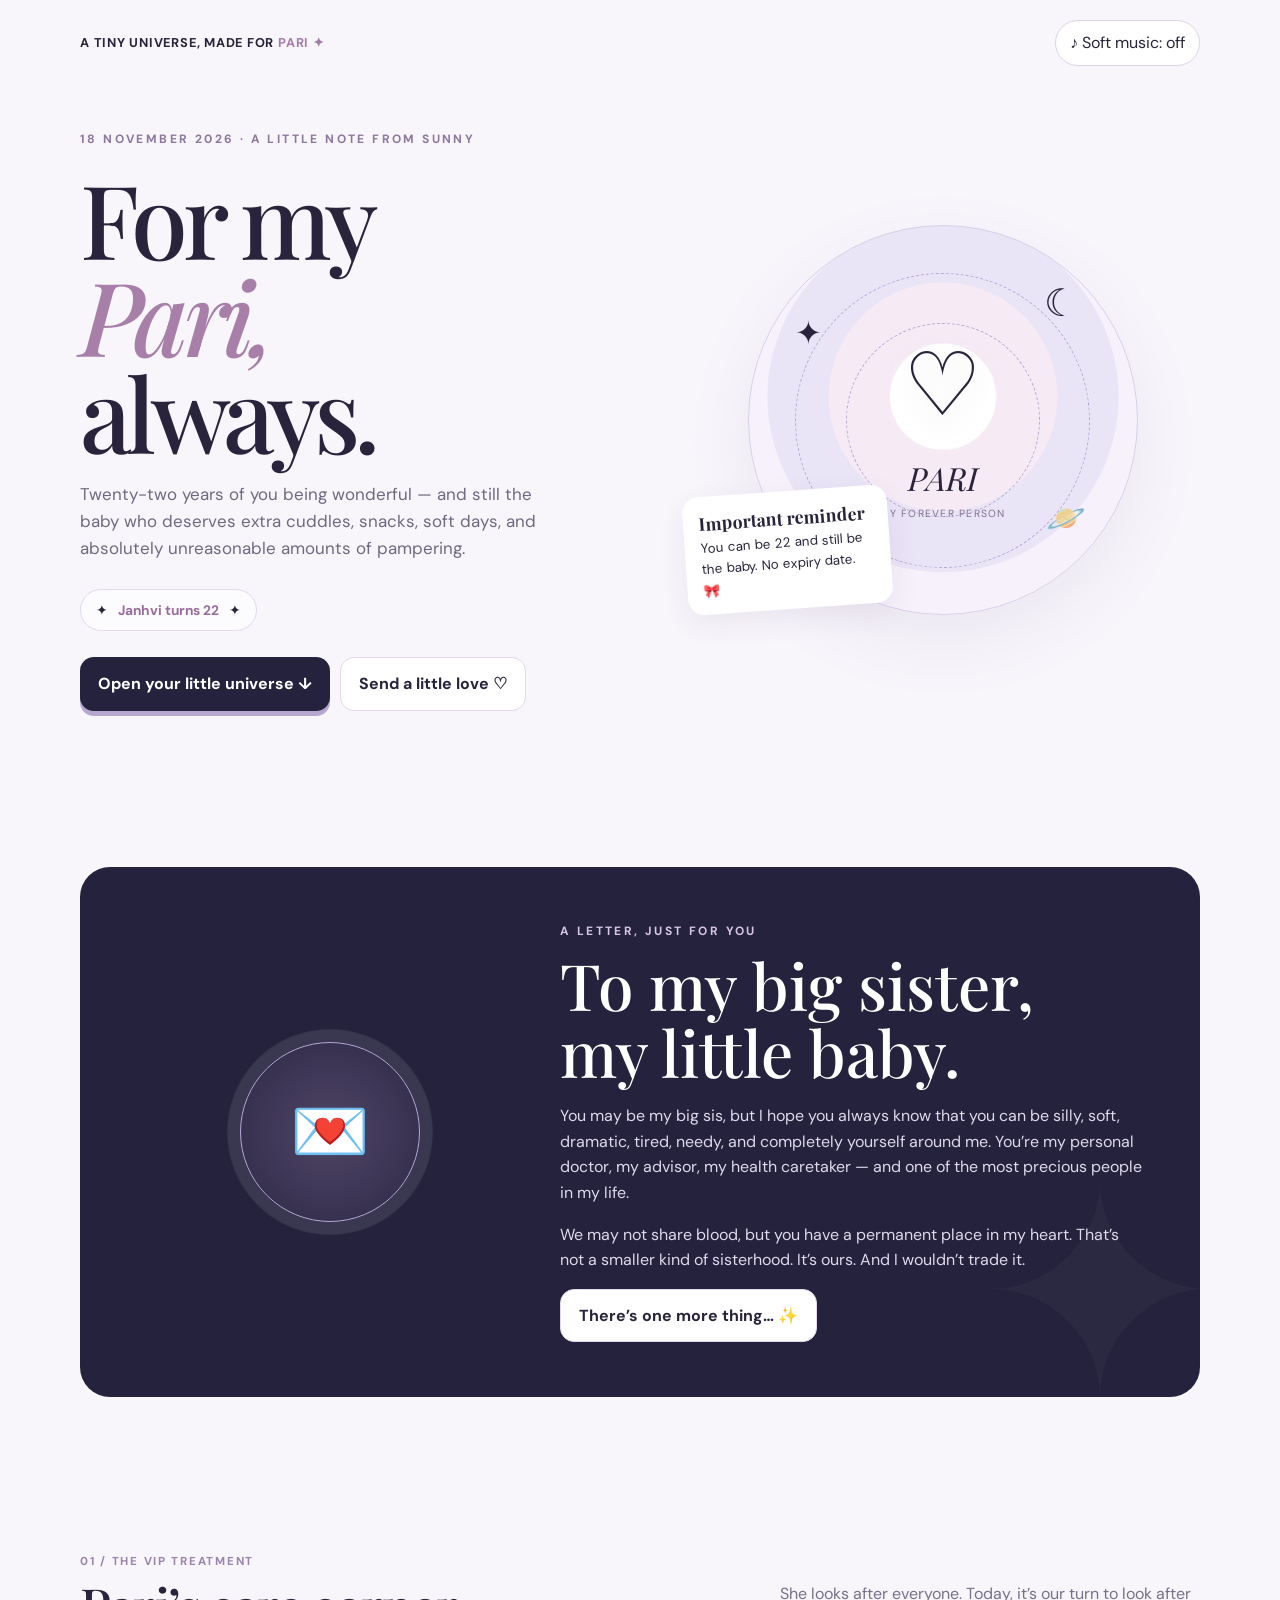
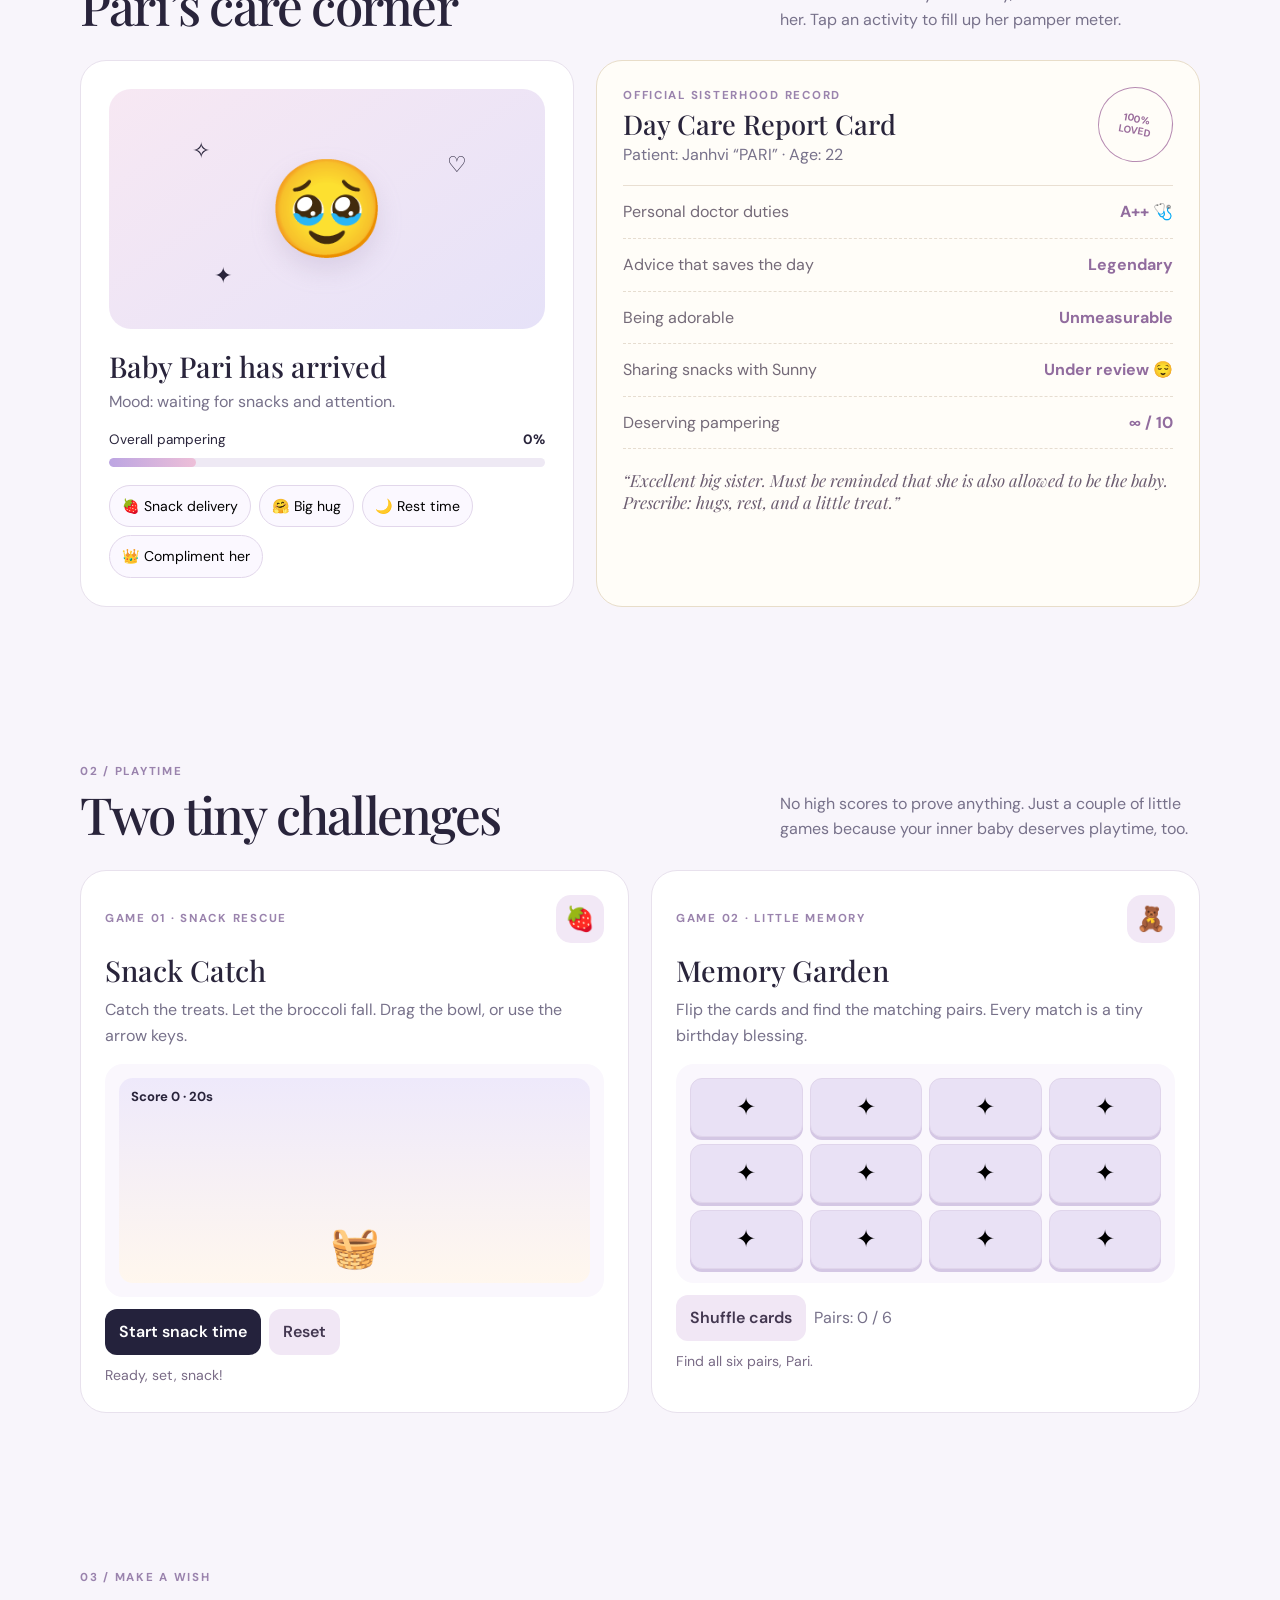
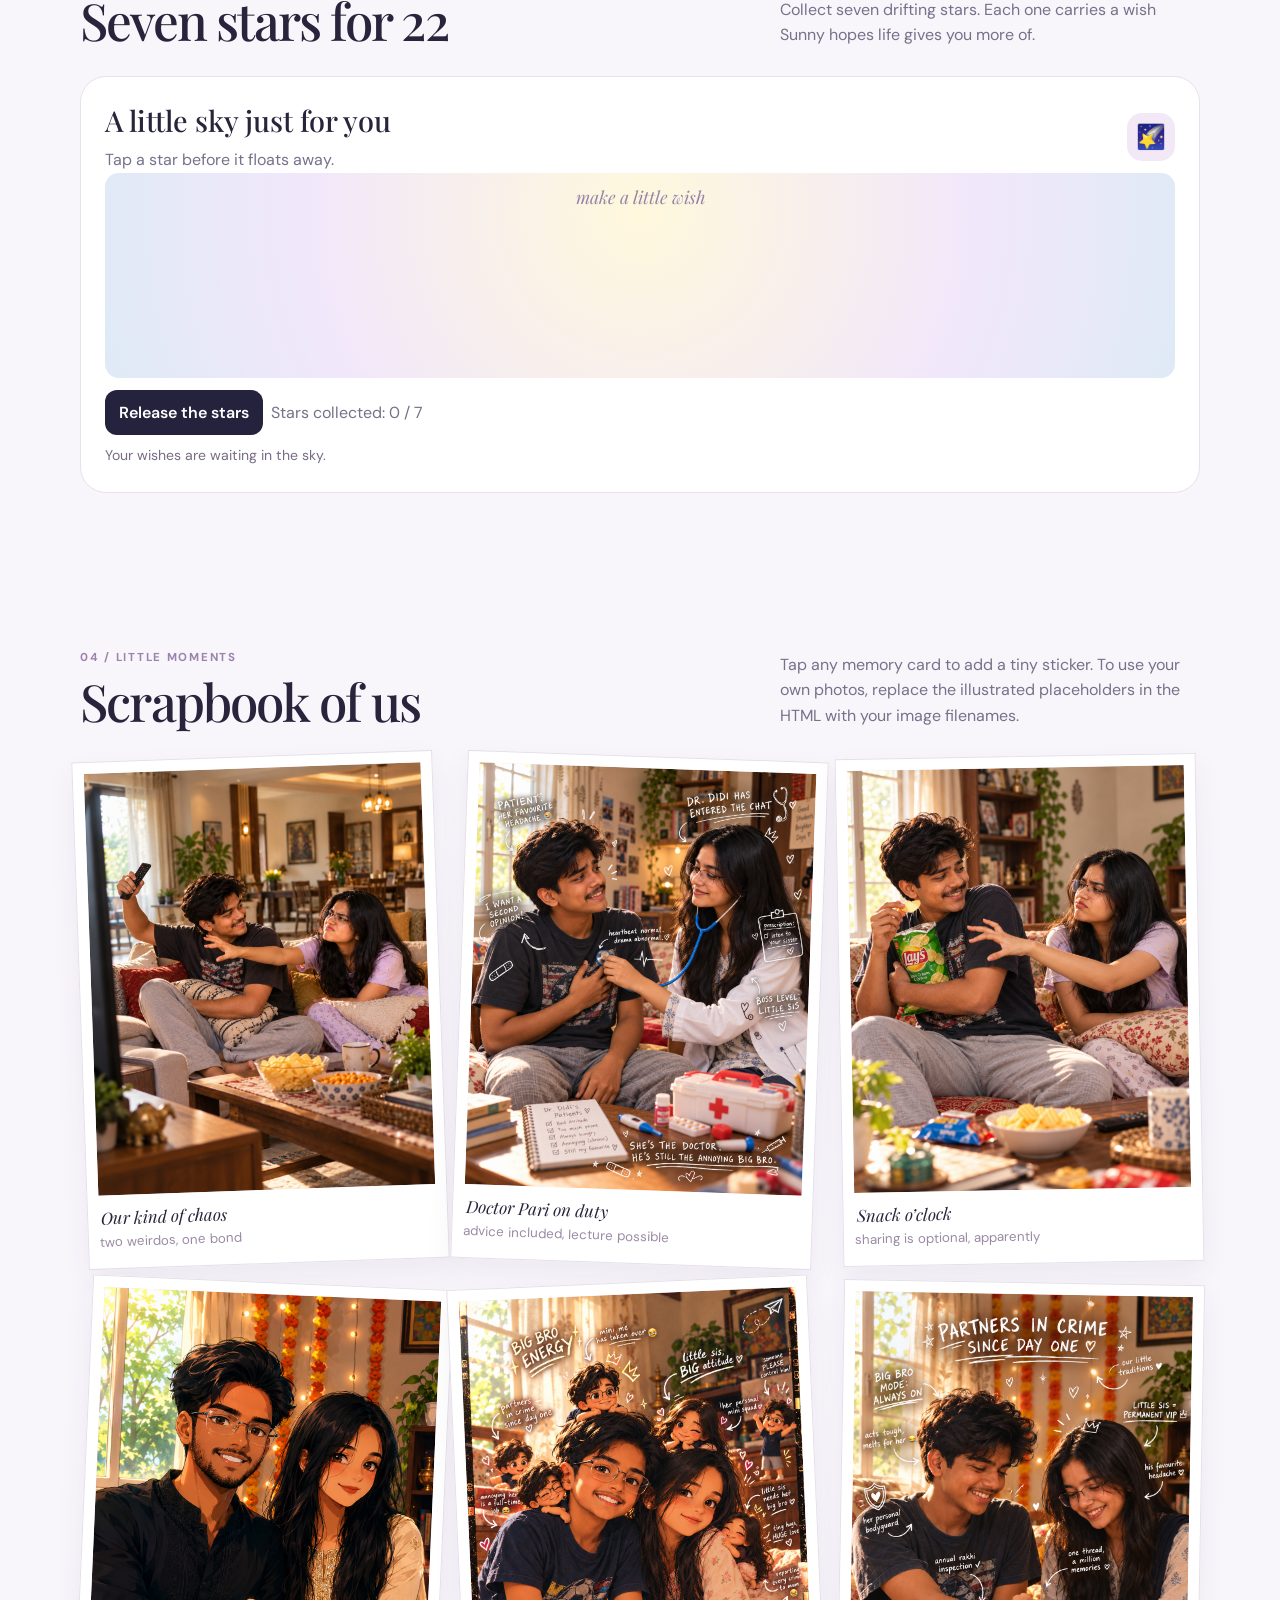
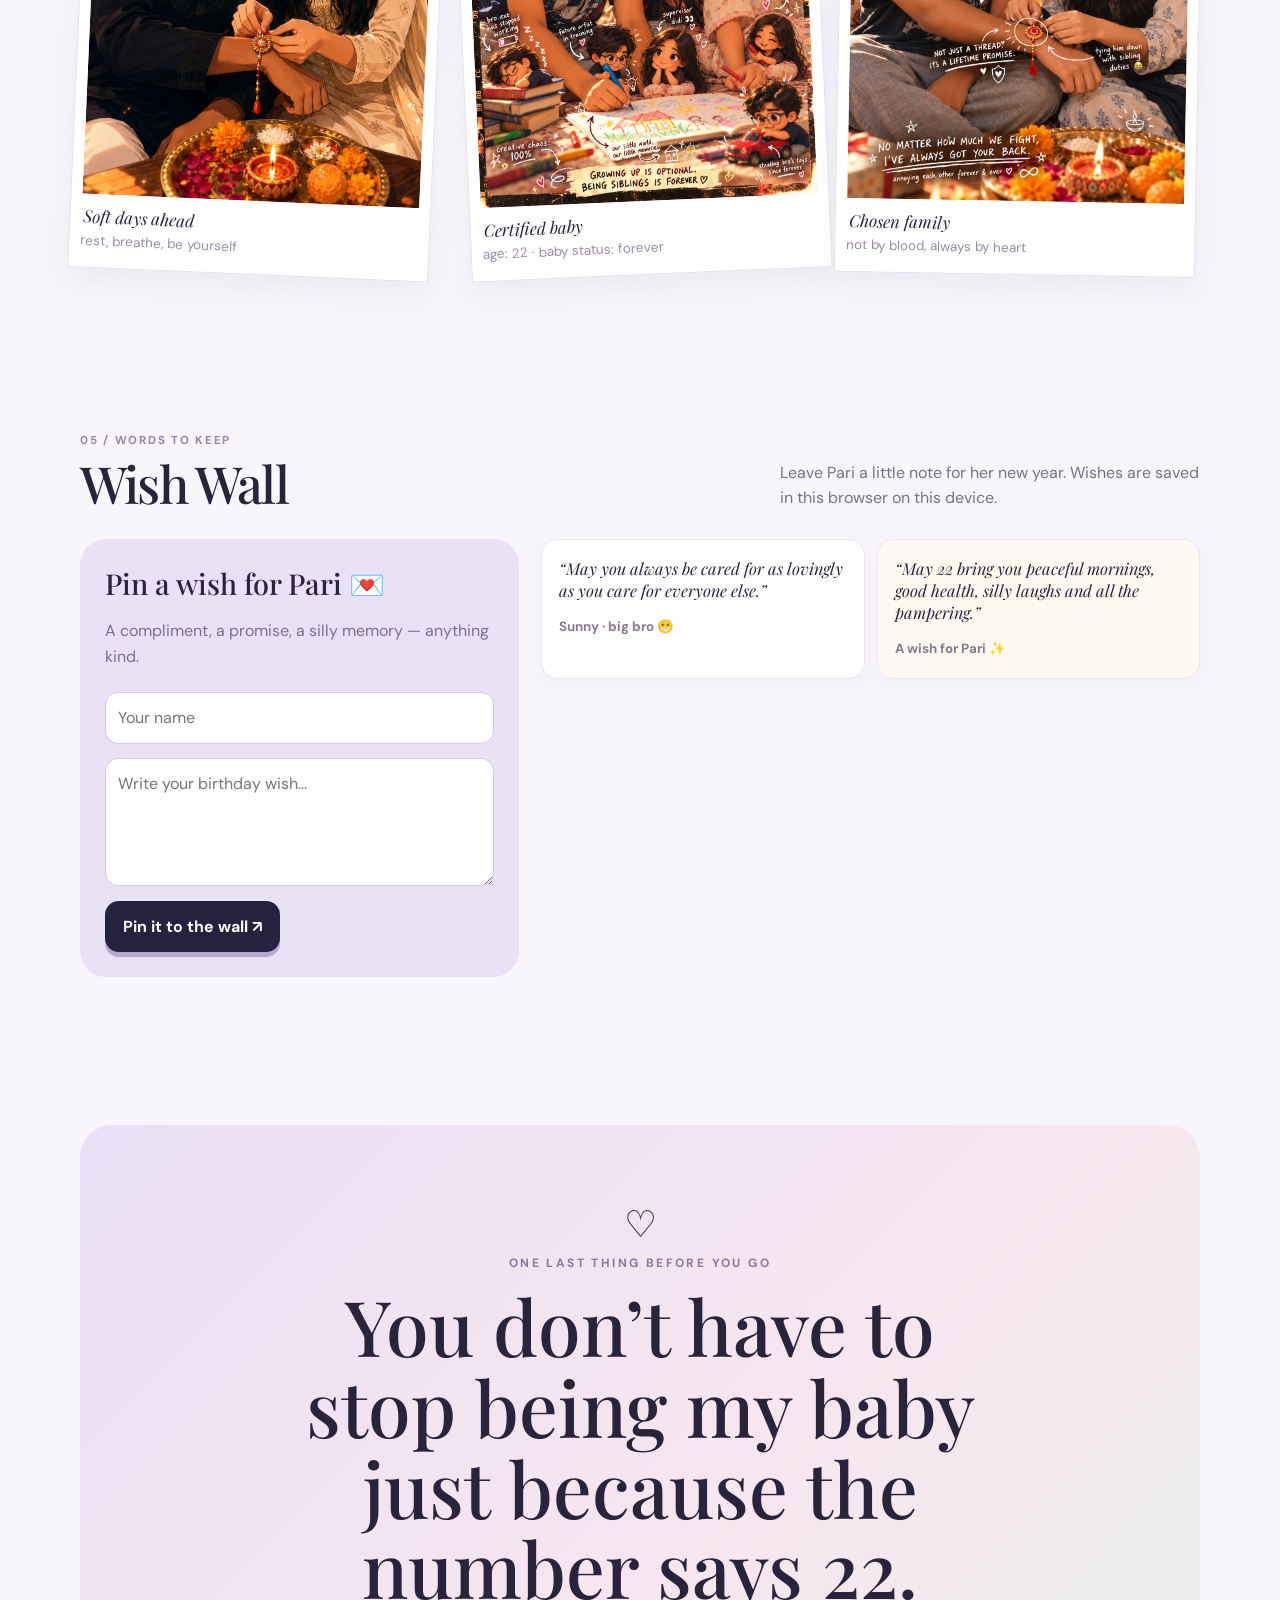
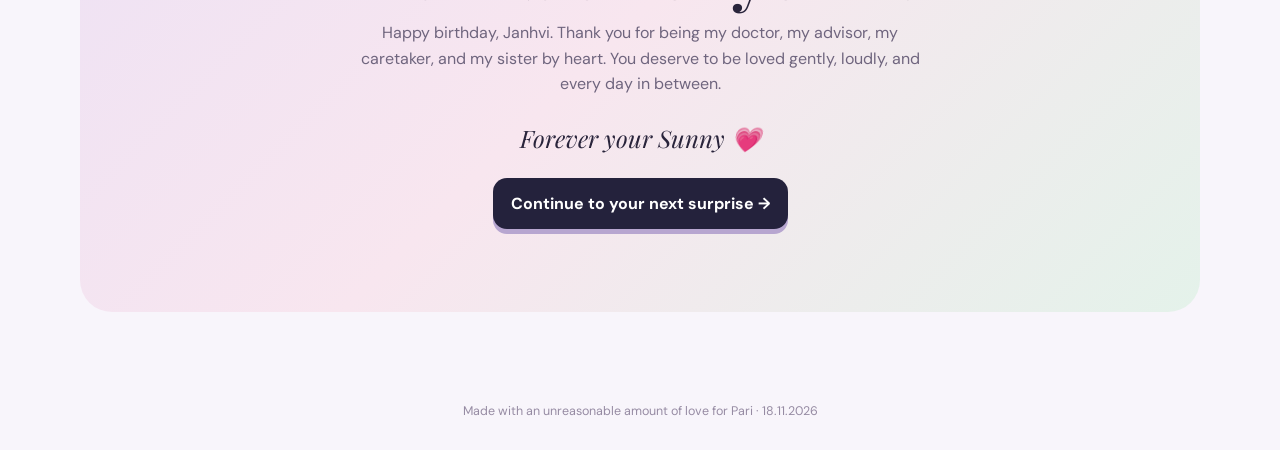
==== site-root/index.html @ 87b53044 "Add files via upload" ====
<!DOCTYPE html>
<html lang="en">
<head>
<meta charset="UTF-8">
<meta name="viewport" content="width=device-width, initial-scale=1">
<title>For Pari, Always ✦</title>
<style>
@import url('https://fonts.googleapis.com/css2?family=DM+Sans:wght@400;500;600;700&family=Playfair+Display:ital,wght@0,500;0,600;1,500;1,600&display=swap');
:root{--ink:#29243b;--muted:#77718a;--paper:#fffdf8;--lav:#dcd3f4;--pink:#f5dce8;--mint:#d9eee4;--gold:#e9c985;--night:#24223c;--line:#e8e1ed;--plum:#78649b}
*{box-sizing:border-box}html{scroll-behavior:smooth}body{margin:0;background:#f8f5fb;color:var(--ink);font:16px/1.6 'DM Sans',sans-serif;overflow-x:hidden}
button,input,textarea{font:inherit}button{cursor:pointer}button:focus-visible,a:focus-visible,input:focus-visible,textarea:focus-visible{outline:3px solid #9c85ca;outline-offset:3px}
a{color:inherit}.wrap{width:min(1120px,calc(100% - 36px));margin:auto}
.topbar{display:flex;align-items:center;justify-content:space-between;padding:20px 0;gap:12px}.brand{font-weight:700;letter-spacing:.06em;font-size:.8rem;text-transform:uppercase}.brand span{color:#a47caa}.sound{border:1px solid #ded4e8;border-radius:999px;background:#fff;padding:9px 14px;color:var(--ink)}
.hero{position:relative;min-height:670px;display:grid;grid-template-columns:1.05fr .95fr;align-items:center;gap:36px;padding:44px 0 78px}.eyebrow{font-size:.75rem;text-transform:uppercase;letter-spacing:.2em;color:#8c779d;font-weight:700}.hero h1{font:500 clamp(3.4rem,8vw,7.4rem)/.95 'Playfair Display',serif;letter-spacing:-.055em;margin:20px 0}.hero h1 em{color:#a77fa9;font-weight:500}.hero p{max-width:490px;color:#6f6980;font-size:1.06rem}.date-pill{display:inline-flex;align-items:center;gap:10px;border:1px solid #e4d9ed;background:#fff9;border-radius:999px;padding:9px 15px;font-size:.86rem;margin-top:10px}.date-pill b{color:#986d9c}.hero-actions{display:flex;gap:10px;flex-wrap:wrap;margin-top:26px}.primary,.secondary{border:0;border-radius:14px;padding:13px 18px;font-weight:700;transition:transform .2s,box-shadow .2s}.primary{background:var(--night);color:white;box-shadow:0 5px 0 #b7a6d0}.secondary{background:#fff;color:var(--ink);border:1px solid #e3d9e9}.primary:hover,.secondary:hover{transform:translateY(-2px)}
.orbit-art{min-height:420px;position:relative;display:grid;place-items:center}.orbit{width:min(390px,82vw);aspect-ratio:1;border-radius:50%;border:1px solid #d9cfe8;position:relative;background:radial-gradient(circle at 50% 44%,#fff 0 18%,#f6eaf5 18.5% 39%,#eae4f7 39.5% 60%,#f6f1fb 60.5%);box-shadow:0 25px 65px #8d7ba31c}.orbit:before,.orbit:after{content:"";position:absolute;border:1px dashed #b8a8d1;border-radius:50%;inset:12%;transform:rotate(-24deg)}.orbit:after{inset:25%;transform:rotate(35deg)}.moon{position:absolute;top:12%;right:15%;font-size:2.4rem;animation:float 5s ease-in-out infinite}.planet{position:absolute;font-size:2rem;animation:float 4s ease-in-out infinite}.planet.p1{top:21%;left:12%}.planet.p2{bottom:18%;right:13%;animation-delay:-2s}.planet.p3{bottom:12%;left:22%;font-size:1.5rem}.heart-core{position:absolute;inset:0;display:grid;place-items:center;text-align:center}.heart-core .heart{font-size:5.5rem;filter:drop-shadow(0 12px 12px #c39bc455);animation:heartbeat 3s ease-in-out infinite}.heart-core strong{display:block;font:italic 2rem 'Playfair Display',serif}.heart-core small{color:#7f718c;letter-spacing:.12em;text-transform:uppercase;font-size:.65rem}.orbit-note{position:absolute;bottom:5%;left:0;background:#fff;padding:13px 16px;border-radius:16px;box-shadow:0 10px 30px #40305412;font-size:.83rem;max-width:205px;transform:rotate(-4deg)}.orbit-note b{font-family:'Playfair Display',serif;font-size:1.1rem}
@keyframes float{50%{transform:translateY(-10px) rotate(4deg)}}@keyframes heartbeat{0%,100%{transform:scale(1)}50%{transform:scale(1.07)}}
.section{padding:78px 0;scroll-margin-top:20px}.section-head{display:flex;justify-content:space-between;align-items:end;gap:20px;margin-bottom:28px}.section-head h2{font:500 clamp(2rem,4vw,3.4rem)/1.05 'Playfair Display',serif;margin:7px 0 0;letter-spacing:-.035em}.section-head p{color:var(--muted);max-width:420px;margin:0}.number{font-size:.72rem;letter-spacing:.15em;color:#9a83ad;font-weight:700}
.letter-section{background:var(--night);color:#fff;border-radius:30px;padding:clamp(24px,5vw,55px);position:relative;overflow:hidden}.letter-section:after{content:"✦";position:absolute;font-size:18rem;color:#ffffff08;right:-20px;bottom:-130px}.letter-layout{display:grid;grid-template-columns:.8fr 1.2fr;gap:35px;align-items:center;position:relative;z-index:1}.letter-seal{width:180px;height:180px;border:1px solid #b9a9d6;border-radius:50%;display:grid;place-items:center;margin:auto;background:radial-gradient(circle,#504566,#2d2947);font-size:4rem;box-shadow:0 0 0 12px #ffffff05,0 0 0 13px #ffffff15}.letter-copy h2{font:500 clamp(2.2rem,5vw,4rem)/1.05 'Playfair Display',serif;margin:10px 0 18px}.letter-copy p{color:#e0d9ed;max-width:650px}.letter-copy .sign{font:italic 1.4rem 'Playfair Display',serif;color:#f2d8eb}.hidden-letter{display:none;border-left:2px solid #c6a8d6;padding:10px 0 10px 20px;margin-top:20px;animation:reveal .5s ease}.hidden-letter.show{display:block}@keyframes reveal{from{opacity:0;transform:translateY(8px)}to{opacity:1;transform:none}}
.pamper-grid{display:grid;grid-template-columns:.9fr 1.1fr;gap:22px}.care-card{border-radius:26px;padding:28px;background:#fff;border:1px solid var(--line)}.care-avatar{min-height:240px;border-radius:22px;background:linear-gradient(145deg,#f7e8f3,#e6e2f8);display:grid;place-items:center;position:relative;overflow:hidden}.care-avatar .big{font-size:6rem;filter:drop-shadow(0 12px 12px #8f7ca533);cursor:pointer;transition:transform .2s}.care-avatar .big:hover{transform:scale(1.08) rotate(-4deg)}.care-avatar .spark{position:absolute;font-size:1.4rem;animation:float 3s infinite}.care-avatar .s1{top:18%;left:19%}.care-avatar .s2{right:18%;top:24%;animation-delay:-1s}.care-avatar .s3{bottom:15%;left:24%;animation-delay:-2s}.care-card h3{font:500 1.8rem 'Playfair Display',serif;margin:18px 0 4px}.muted{color:var(--muted)}.care-controls{display:flex;gap:8px;flex-wrap:wrap;margin-top:18px}.chip{border:1px solid #e2d7eb;background:#fbf8ff;border-radius:999px;padding:9px 12px;font-size:.88rem}.chip:hover{background:#eee5f7}.meter-line{display:flex;justify-content:space-between;font-size:.85rem;margin-top:14px}.meter{height:9px;background:#eee9f4;border-radius:99px;overflow:hidden;margin-top:7px}.meter span{display:block;height:100%;width:20%;background:linear-gradient(90deg,#bca5e2,#edbfd8);border-radius:99px;transition:width .4s}.report{background:#fffdf8;border:1px solid #e8ddc9;border-radius:26px;padding:26px;position:relative}.report-top{display:flex;justify-content:space-between;gap:12px;border-bottom:1px solid #e9dfd2;padding-bottom:18px}.report-top h3{font:500 1.7rem 'Playfair Display',serif;margin:0}.report-stamp{border:1px solid #b68bb2;border-radius:50%;width:75px;height:75px;display:grid;place-items:center;text-align:center;font-size:.63rem;line-height:1.1;color:#9a6c9b;transform:rotate(10deg);font-weight:700}.report-row{display:flex;justify-content:space-between;gap:12px;padding:13px 0;border-bottom:1px dashed #e6ddd0}.report-row span{color:#746a78}.grade{color:#916c9e;font-weight:700}.report-note{font:italic 1.05rem 'Playfair Display',serif;margin:20px 0 0;color:#6c5d71}
.game-grid{display:grid;grid-template-columns:1fr 1fr;gap:22px}.game-card{background:#fff;border:1px solid var(--line);border-radius:26px;padding:24px;min-width:0}.game-card h3{font:500 1.8rem 'Playfair Display',serif;margin:8px 0}.game-card p{color:var(--muted);margin-top:0}.game-top{display:flex;justify-content:space-between;align-items:center}.game-icon{width:48px;height:48px;border-radius:15px;background:#f2e8f6;display:grid;place-items:center;font-size:1.5rem}.game-area{background:#faf7fd;border-radius:18px;padding:14px;min-height:210px}.snack-stage{height:205px;position:relative;overflow:hidden;border-radius:14px;background:linear-gradient(#eee9fb,#fff7ee);touch-action:pan-y}.snack-score{position:absolute;z-index:3;left:12px;top:8px;font-size:.82rem;font-weight:700}.snack-bowl{position:absolute;bottom:4px;left:50%;transform:translateX(-50%);font-size:2.5rem;user-select:none}.falling{position:absolute;top:-35px;font-size:1.7rem;user-select:none}.game-actions{display:flex;gap:8px;align-items:center;flex-wrap:wrap;margin-top:12px}.mini-btn{border:0;border-radius:12px;background:var(--night);color:white;padding:10px 14px;font-weight:600}.mini-btn.alt{background:#f1e7f5;color:#433750}.game-msg{font-size:.88rem;color:#796b86;min-height:24px;margin:9px 0 0}
.memory-board{display:grid;grid-template-columns:repeat(4,minmax(0,1fr));gap:7px}.memory-tile{padding:0;min-height:59px;border:1px solid #e0d5eb;border-radius:12px;background:#e9e1f5;font-size:1.5rem;box-shadow:0 3px 0 #d4c7e4}.memory-tile.open,.memory-tile.found{background:#fff;border-color:#c8b7df}.memory-tile.found{background:#e7f4ed}
.wishgame{height:205px;position:relative;overflow:hidden;border-radius:14px;background:radial-gradient(circle at 50% 20%,#fff8dc,#f1e7fb 60%,#dfeaf6)}.wishgame:before{content:"make a little wish";position:absolute;inset:12px 0 auto;text-align:center;color:#9684a6;font:italic 1.1rem 'Playfair Display',serif}.wish-star{position:absolute;border:0;background:transparent;padding:0;box-shadow:none;font-size:1.8rem;animation:driftstar 5s linear forwards;filter:drop-shadow(0 2px 5px #e4c37b)}@keyframes driftstar{from{transform:translateY(220px) rotate(0)}to{transform:translateY(-60px) rotate(35deg)}}
.scrapbook{display:grid;grid-template-columns:repeat(3,1fr);gap:18px}.photo-card{padding:11px 11px 15px;background:#fff;border:1px solid #e6dfea;box-shadow:0 12px 28px #4d3d6010;transform:rotate(var(--tilt));transition:transform .2s;cursor:pointer}.photo-card:hover{transform:rotate(0) translateY(-5px)}.photo-placeholder{min-height:190px;display:flex;align-items:center;justify-content:center;background:linear-gradient(145deg,#f4e7f2,#e7e5f9);font-size:3rem;overflow:hidden;position:relative}
.photo-placeholder img{display:block;width:100%;height:auto;max-height:none;object-fit:contain;object-position:center center}
.photo-placeholder img.fit-cover{width:100%;height:100%;object-fit:cover}
.photo-placeholder img.fit-contain{width:100%;height:auto;max-height:none;object-fit:contain}
.photo-placeholder img.fit-natural{width:100%;height:auto;max-height:none;object-fit:contain}
.photo-placeholder:has(img){background:#f4e7f2}
.photo-card p{font:italic 1.05rem 'Playfair Display',serif;margin:11px 2px 0}.photo-card small{color:#9b8aa5}
.wish-layout{display:grid;grid-template-columns:.8fr 1.2fr;gap:22px}.wish-form{background:#e9e1f5;border-radius:26px;padding:25px}.wish-form h3{font:500 1.8rem 'Playfair Display',serif;margin:0 0 10px}.field{width:100%;border:1px solid #d7c9e5;border-radius:13px;background:#fff;padding:12px;margin:7px 0;color:var(--ink)}.wish-notes{display:grid;grid-template-columns:1fr 1fr;gap:12px;align-content:start}.wish-note{padding:17px;border-radius:17px;background:#fff;border:1px solid #eee4ef;min-height:115px;box-shadow:0 6px 18px #49375708}.wish-note:nth-child(2n){background:#fffaf1}.wish-note blockquote{font:italic 1.02rem 'Playfair Display',serif;margin:0 0 12px}.wish-note small{color:#8a7795;font-weight:700}
.finale{padding:70px 0 90px;text-align:center}.finale-card{border-radius:32px;background:linear-gradient(135deg,#e9e0f7,#f8e6ef 55%,#e4f2ea);padding:clamp(30px,6vw,70px);position:relative;overflow:hidden}.finale-card h2{font:500 clamp(2.5rem,6vw,5rem)/1.05 'Playfair Display',serif;margin:12px auto;max-width:750px}.finale-card p{max-width:580px;margin:0 auto 25px;color:#6f657e}.finale-heart{font-size:2.3rem;animation:heartbeat 2.6s infinite}.footer{padding:0 0 28px;text-align:center;color:#968ba3;font-size:.78rem}.toast{position:fixed;bottom:20px;left:50%;transform:translate(-50%,20px);opacity:0;pointer-events:none;background:#29243b;color:white;border-radius:999px;padding:11px 17px;z-index:20;transition:.3s;font-size:.9rem;max-width:calc(100% - 24px);text-align:center}.toast.show{opacity:1;transform:translate(-50%,0)}
@media(max-width:760px){.hero{grid-template-columns:1fr;padding-top:30px;gap:0;min-height:auto}.hero-copy{text-align:center}.hero-copy p{margin-left:auto;margin-right:auto}.hero-actions{justify-content:center}.orbit-art{min-height:360px}.orbit{width:min(330px,80vw)}.letter-layout,.pamper-grid,.wish-layout{grid-template-columns:1fr}.letter-seal{width:125px;height:125px;font-size:3rem}.section{padding:56px 0}.section-head{display:block}.section-head p{margin-top:12px}.game-grid{grid-template-columns:1fr}.scrapbook{grid-template-columns:repeat(2,1fr)}.photo-placeholder{height:155px}.wish-notes{grid-template-columns:1fr 1fr}}
@media(max-width:430px){.wrap{width:min(100% - 24px,1120px)}.topbar{padding:15px 0}.brand{font-size:.68rem}.hero h1{font-size:3.5rem}.orbit-art{min-height:315px}.orbit-note{left:2%;bottom:0}.care-card,.game-card{padding:17px}.report{padding:18px}.scrapbook{gap:10px}.photo-card{padding:7px 7px 11px}.photo-placeholder{height:125px}.wish-notes{grid-template-columns:1fr}.memory-tile{min-height:51px}.letter-section{border-radius:23px}}
@media(prefers-reduced-motion:reduce){*,*:before,*:after{animation-duration:.01ms!important;animation-iteration-count:1!important;scroll-behavior:auto!important;transition-duration:.01ms!important}}
</style>
</head>
<body>
<div class="wrap">
<header class="topbar"><div class="brand">A tiny universe, made for <span>Pari ✦</span></div><button class="sound" id="soundBtn" aria-pressed="false">♪ Soft music: off</button></header>
<main>
<section class="hero" id="top">
 <div class="hero-copy"><div class="eyebrow">18 November 2026 · a little note from Sunny</div><h1>For my<br><em>Pari,</em><br>always.</h1><p>Twenty-two years of you being wonderful — and still the baby who deserves extra cuddles, snacks, soft days, and absolutely unreasonable amounts of pampering.</p><div class="date-pill"><span>✦</span><b>Janhvi turns 22</b><span>✦</span></div><div class="hero-actions"><button class="primary" onclick="document.querySelector('#letter').scrollIntoView({behavior:'smooth'})">Open your little universe ↓</button><button class="secondary" onclick="sprinkleHearts()">Send a little love ♡</button></div></div>
 <div class="orbit-art" aria-label="Dreamy illustrated planet with a heart"><div class="orbit"><span class="moon">☾</span><span class="planet p1">✦</span><span class="planet p2">🪐</span><span class="planet p3">✧</span><div class="heart-core"><div><div class="heart">♡</div><strong>PARI</strong><small>my forever person</small></div></div></div><div class="orbit-note"><b>Important reminder</b><br>You can be 22 and still be the baby. No expiry date. 🎀</div></div>
</section>

<section class="section" id="letter"><div class="letter-section"><div class="letter-layout"><div class="letter-seal">💌</div><div class="letter-copy"><div class="eyebrow" style="color:#d8c4e7">A letter, just for you</div><h2>To my big sister,<br>my little baby.</h2><p>You may be my big sis, but I hope you always know that you can be silly, soft, dramatic, tired, needy, and completely yourself around me. You’re my personal doctor, my advisor, my health caretaker — and one of the most precious people in my life.</p><p>We may not share blood, but you have a permanent place in my heart. That’s not a smaller kind of sisterhood. It’s ours. And I wouldn’t trade it.</p><button class="secondary" id="letterBtn">There’s one more thing… ✨</button><div class="hidden-letter" id="secretLetter"><p>When the world asks you to be strong, I hope you remember that you deserve to be looked after, too. So today, and on all the ordinary days after it, let yourself be pampered. I’m always cheering for you, Pari.</p><div class="sign">Love you, — Sunny (big bro 😁)</div></div></div></div></div></section>

<section class="section" id="pamper"><div class="section-head"><div><div class="number">01 / THE VIP TREATMENT</div><h2>Pari’s care corner</h2></div><p>She looks after everyone. Today, it’s our turn to look after her. Tap an activity to fill up her pamper meter.</p></div>
<div class="pamper-grid"><div class="care-card"><div class="care-avatar"><span class="spark s1">✧</span><span class="spark s2">♡</span><span class="spark s3">✦</span><span class="big" id="careEmoji" title="Tap for a little boop">🥹</span></div><h3 id="careTitle">Baby Pari has arrived</h3><div class="muted" id="careText">Mood: waiting for snacks and attention.</div><div class="meter-line"><span>Overall pampering</span><b id="carePercent">0%</b></div><div class="meter"><span id="careMeter"></span></div><div class="care-controls"><button class="chip" data-care="snack">🍓 Snack delivery</button><button class="chip" data-care="hug">🤗 Big hug</button><button class="chip" data-care="rest">🌙 Rest time</button><button class="chip" data-care="praise">👑 Compliment her</button></div></div>
<div class="report"><div class="report-top"><div><div class="number">OFFICIAL SISTERHOOD RECORD</div><h3>Day Care Report Card</h3><div class="muted">Patient: Janhvi “PARI” · Age: 22</div></div><div class="report-stamp">100%<br>LOVED</div></div><div class="report-row"><span>Personal doctor duties</span><b class="grade">A++ 🩺</b></div><div class="report-row"><span>Advice that saves the day</span><b class="grade">Legendary</b></div><div class="report-row"><span>Being adorable</span><b class="grade">Unmeasurable</b></div><div class="report-row"><span>Sharing snacks with Sunny</span><b class="grade">Under review 😌</b></div><div class="report-row"><span>Deserving pampering</span><b class="grade">∞ / 10</b></div><p class="report-note">“Excellent big sister. Must be reminded that she is also allowed to be the baby. Prescribe: hugs, rest, and a little treat.”</p></div></div></section>

<section class="section" id="games"><div class="section-head"><div><div class="number">02 / PLAYTIME</div><h2>Two tiny challenges</h2></div><p>No high scores to prove anything. Just a couple of little games because your inner baby deserves playtime, too.</p></div>
<div class="game-grid">
<div class="game-card"><div class="game-top"><div class="number">GAME 01 · SNACK RESCUE</div><div class="game-icon">🍓</div></div><h3>Snack Catch</h3><p>Catch the treats. Let the broccoli fall. Drag the bowl, or use the arrow keys.</p><div class="game-area"><div class="snack-stage" id="snackStage"><div class="snack-score" id="snackScore">Score 0 · 20s</div><div class="snack-bowl" id="snackBowl">🧺</div></div></div><div class="game-actions"><button class="mini-btn" id="snackStart">Start snack time</button><button class="mini-btn alt" id="snackReset">Reset</button></div><div class="game-msg" id="snackMsg" aria-live="polite">Ready, set, snack!</div></div>
<div class="game-card"><div class="game-top"><div class="number">GAME 02 · LITTLE MEMORY</div><div class="game-icon">🧸</div></div><h3>Memory Garden</h3><p>Flip the cards and find the matching pairs. Every match is a tiny birthday blessing.</p><div class="game-area"><div class="memory-board" id="memoryBoard"></div></div><div class="game-actions"><button class="mini-btn alt" id="memoryReset">Shuffle cards</button><span class="muted" id="memoryCount">Pairs: 0 / 6</span></div><div class="game-msg" id="memoryMsg" aria-live="polite">Find all six pairs, Pari.</div></div>
</div></section>

<section class="section" id="wishes-game"><div class="section-head"><div><div class="number">03 / MAKE A WISH</div><h2>Seven stars for 22</h2></div><p>Collect seven drifting stars. Each one carries a wish Sunny hopes life gives you more of.</p></div><div class="game-card"><div class="game-top"><div><h3 style="margin-top:0">A little sky just for you</h3><p style="margin-bottom:0">Tap a star before it floats away.</p></div><div class="game-icon">🌠</div></div><div class="wishgame" id="wishGame"></div><div class="game-actions"><button class="mini-btn" id="wishStart">Release the stars</button><span class="muted" id="wishCount">Stars collected: 0 / 7</span></div><div class="game-msg" id="wishMsg" aria-live="polite">Your wishes are waiting in the sky.</div></div></section>

<section class="section" id="scrapbook"><div class="section-head"><div><div class="number">04 / LITTLE MOMENTS</div><h2>Scrapbook of us</h2></div><p>Tap any memory card to add a tiny sticker. To use your own photos, replace the illustrated placeholders in the HTML with your image filenames.</p></div>
<div class="scrapbook">
<div class="photo-card" style="--tilt:-2deg" data-sticker="🌷"><div class="photo-placeholder"><img src="images/fight.png" alt="A memory with Pari"></div><p>Our kind of chaos</p><small>two weirdos, one bond</small></div>
<div class="photo-card" style="--tilt:2deg" data-sticker="🩺"><div class="photo-placeholder"><img src="images/dr.png" alt="A memory with Pari"></div><p>Doctor Pari on duty</p><small>advice included, lecture possible</small></div>
<div class="photo-card" style="--tilt:-1deg" data-sticker="🍓"><div class="photo-placeholder"><img src="images/snacks.png" alt="A memory with Pari"></div><p>Snack o’clock</p><small>sharing is optional, apparently</small></div>
<div class="photo-card" style="--tilt:2.5deg" data-sticker="🌙"><div class="photo-placeholder"><img src="images/2.png" alt="A memory with Pari"></div><p>Soft days ahead</p><small>rest, breathe, be yourself</small></div>
<div class="photo-card" style="--tilt:-2.5deg" data-sticker="🎀"><div class="photo-placeholder"><img src="images/mini.png" alt="A memory with Pari"></div><p>Certified baby</p><small>age: 22 · baby status: forever</small></div>
<div class="photo-card" style="--tilt:1deg" data-sticker="💗"><div class="photo-placeholder"><img src="images/5_scribbled.png" alt="A memory with Pari"></div><p>Chosen family</p><small>not by blood, always by heart</small></div>
</div></section>

<section class="section" id="wall"><div class="section-head"><div><div class="number">05 / WORDS TO KEEP</div><h2>Wish Wall</h2></div><p>Leave Pari a little note for her new year. Wishes are saved in this browser on this device.</p></div><div class="wish-layout"><form class="wish-form" id="wishForm"><h3>Pin a wish for Pari 💌</h3><p class="muted">A compliment, a promise, a silly memory — anything kind.</p><input class="field" id="wishName" maxlength="35" placeholder="Your name" required><textarea class="field" id="wishText" maxlength="240" rows="4" placeholder="Write your birthday wish…" required></textarea><button class="primary" type="submit">Pin it to the wall ↗</button></form><div class="wish-notes" id="wishNotes"><article class="wish-note"><blockquote>“May you always be cared for as lovingly as you care for everyone else.”</blockquote><small>Sunny · big bro 😁</small></article><article class="wish-note"><blockquote>“May 22 bring you peaceful mornings, good health, silly laughs and all the pampering.”</blockquote><small>A wish for Pari ✨</small></article></div></div></section>

<section class="finale"><div class="finale-card"><div class="finale-heart">♡</div><div class="eyebrow">One last thing before you go</div><h2>You don’t have to stop being my baby just because the number says 22.</h2><p>Happy birthday, Janhvi. Thank you for being my doctor, my advisor, my caretaker, and my sister by heart. You deserve to be loved gently, loudly, and every day in between.</p><div class="sign" style="font:italic 1.5rem 'Playfair Display',serif;margin:0 0 24px">Forever your Sunny 💗</div><button class="primary" id="nextPage">Continue to your next surprise →</button><p style="font-size:.78rem;margin:13px auto 0"></p></div></section>
</main>
<footer class="footer">Made with an unreasonable amount of love for Pari · 18.11.2026</footer>
</div><div class="toast" id="toast" role="status"></div>
<script>
/* CUSTOMIZE THESE TWO SETTINGS */
const NEXT_PAGE_URL = "birthday/index.html"; // Continue to the second birthday experience.
const WISHES_KEY = "pariWishWallV2";
const $ = s => document.querySelector(s);
const toast = (message) => { const t=$("#toast"); t.textContent=message;t.classList.add("show");clearTimeout(toast.timer);toast.timer=setTimeout(()=>t.classList.remove("show"),2200); };
function sprinkleHearts(){for(let i=0;i<18;i++){const e=document.createElement("span");e.textContent=["♡","✦","💗","✧"][i%4];e.style.cssText=`position:fixed;z-index:30;left:${Math.random()*100}vw;top:${40+Math.random()*50}vh;pointer-events:none;color:${["#b79bd5","#d99cbd","#a9cbbb"][i%3]};font-size:${16+Math.random()*22}px;transition:transform 1.5s,opacity 1.5s`;document.body.append(e);requestAnimationFrame(()=>{e.style.transform=`translateY(-${80+Math.random()*180}px) rotate(${Math.random()*120}deg)`;e.style.opacity=0});setTimeout(()=>e.remove(),1600)}}
$("#letterBtn").onclick=()=>{$("#secretLetter").classList.toggle("show");$("#letterBtn").textContent=$("#secretLetter").classList.contains("show")?"Keep this little note close ♡":"There’s one more thing… ✨"};
/* Gentle optional music: generated as soft sine-wave music-box tones. */
let audioCtx=null,musicTimer=null,musicOn=false;
function musicLoop(){if(!musicOn)return;audioCtx=audioCtx||new(window.AudioContext||window.webkitAudioContext)();const notes=[523.25,659.25,783.99,659.25,587.33,659.25,523.25,440];let start=audioCtx.currentTime+.05;notes.forEach((freq,i)=>{const osc=audioCtx.createOscillator(),gain=audioCtx.createGain();osc.type="sine";osc.frequency.value=freq;gain.gain.setValueAtTime(.0001,start+i*.48);gain.gain.exponentialRampToValueAtTime(.025,start+i*.48+.04);gain.gain.exponentialRampToValueAtTime(.0001,start+i*.48+.38);osc.connect(gain).connect(audioCtx.destination);osc.start(start+i*.48);osc.stop(start+i*.48+.4)});musicTimer=setTimeout(musicLoop,notes.length*480+900)}
$("#soundBtn").onclick=()=>{musicOn=!musicOn;$("#soundBtn").textContent=musicOn?"♫ Soft music: on":"♪ Soft music: off";$("#soundBtn").setAttribute("aria-pressed",String(musicOn));if(musicOn){musicLoop()}else{clearTimeout(musicTimer);if(audioCtx)audioCtx.suspend().catch(()=>{})}if(musicOn&&audioCtx&&audioCtx.state==="suspended")audioCtx.resume().catch(()=>{})};
/* Pamper meter */
let care=0,careClicks=0;const careLines={snack:["🍓","Snack secured!","Pari has been bribed with something delicious."],hug:["🥰","Hug delivered!","Prescription: one very long cuddle."],rest:["😴","Rest mode activated","No responsibilities for the next imaginary five minutes."],praise:["👑","Queen Pari!","Compliment administered. Side effects include smiling."]};
document.querySelectorAll("[data-care]").forEach(b=>b.onclick=()=>{const item=careLines[b.dataset.care];$("#careEmoji").textContent=item[0];$("#careTitle").textContent=item[1];$("#careText").textContent=item[2];care=Math.min(100,care+25);$("#careMeter").style.width=care+"%";$("#carePercent").textContent=care+"%";careClicks++;if(care>=100){$("#careTitle").textContent="Fully pampered birthday queen!";$("#careText").textContent="Doctor’s orders: keep receiving love indefinitely. 👑";sprinkleHearts()}});
$("#careEmoji").onclick=()=>{care=Math.min(100,care+5);$("#careMeter").style.width=care+"%";$("#carePercent").textContent=care+"%";$("#careEmoji").textContent="🥰";toast("Boop! +5 pamper points 💗")};
/* Snack Catch: move the basket with pointer or arrow keys. */
(()=>{const stage=$("#snackStage"),basket=$("#snackBowl");let x=.5,score=0,running=false,items=[],spawnTimer=null,gameTimer=null,raf=null,time=20,last=0;function move(clientX){const r=stage.getBoundingClientRect();x=Math.max(.08,Math.min(.92,(clientX-r.left)/r.width));basket.style.left=(x*100)+"%"}stage.addEventListener("pointermove",e=>{if(e.buttons||e.pointerType==="touch")move(e.clientX)});stage.addEventListener("pointerdown",e=>move(e.clientX));window.addEventListener("keydown",e=>{if(e.key==="ArrowLeft")x=Math.max(.08,x-.06);if(e.key==="ArrowRight")x=Math.min(.92,x+.06);basket.style.left=(x*100)+"%"});function clean(){items.forEach(o=>o.el.remove());items=[];if(raf)cancelAnimationFrame(raf);clearInterval(spawnTimer);clearInterval(gameTimer);running=false}function finish(){clean();$("#snackScore").textContent=`Score ${score} · done`;$("#snackMsg").textContent=`Snack time over! You caught ${score} treats. ${score>=10?"Pari is a snack-catching legend. 🏆":"A little more snack practice, baby. 🍓"}`;$("#snackStart").disabled=false}function tick(ts){if(!running)return;if(!last)last=ts;const dt=Math.min(32,ts-last);last=ts;const sr=stage.getBoundingClientRect(),br=basket.getBoundingClientRect();items=items.filter(o=>{o.y+=o.speed*dt/16.67;o.el.style.top=o.y+"px";const ir=o.el.getBoundingClientRect();if(ir.bottom>=br.top+4&&ir.top<br.bottom&&ir.left<br.right&&ir.right>br.left){if(o.good){score++;$("#snackMsg").textContent="Yum! One more treat for Pari. 🍓"}else{score=Math.max(0,score-2);$("#snackMsg").textContent="Broccoli detected. Absolutely not. 🥦"}o.el.remove();$("#snackScore").textContent=`Score ${score} · ${time}s`;return false}if(o.y>sr.height){o.el.remove();return false}return true});raf=requestAnimationFrame(tick)}function start(){if(running)return;clean();score=0;time=20;last=0;running=true;$("#snackStart").disabled=true;$("#snackMsg").textContent="Catch the snacks, dodge the broccoli!";$("#snackScore").textContent="Score 0 · 20s";spawnTimer=setInterval(()=>{if(!running)return;const good=Math.random()>.23,el=document.createElement("span");el.className="falling";el.textContent=good?["🍓","🍪","🧁","🍎","🧃"][Math.floor(Math.random()*5)]:"🥦";el.style.left=(5+Math.random()*86)+"%";stage.append(el);items.push({el,y:-30,speed:1.8+Math.random()*1.3,good})},650);gameTimer=setInterval(()=>{time--;$("#snackScore").textContent=`Score ${score} · ${time}s`;if(time<=0)finish()},1000);raf=requestAnimationFrame(tick)}$("#snackStart").onclick=start;$("#snackReset").onclick=()=>{clean();score=0;time=20;$("#snackScore").textContent="Score 0 · 20s";$("#snackMsg").textContent="Ready, set, snack!";$("#snackStart").disabled=false}})();
/* Memory game */
(()=>{const symbols=["🧸","🌷","🩺","🍓","🌙","🎀"],board=$("#memoryBoard");let first=null,lock=false,pairs=0,tries=0;function setup(){board.innerHTML="";first=null;lock=false;pairs=0;tries=0;$("#memoryCount").textContent="Pairs: 0 / 6";$("#memoryMsg").textContent="Find all six pairs, Pari.";[...symbols,...symbols].sort(()=>Math.random()-.5).forEach(sym=>{const b=document.createElement("button");b.className="memory-tile";b.textContent="✦";b.setAttribute("aria-label","Hidden memory card");b.dataset.sym=sym;b.onclick=()=>{if(lock||b.classList.contains("found")||b===first)return;b.textContent=sym;b.classList.add("open");if(!first){first=b;return}tries++;if(first.dataset.sym===sym){first.classList.remove("open");first.classList.add("found");b.classList.remove("open");b.classList.add("found");first=null;pairs++;$("#memoryCount").textContent=`Pairs: ${pairs} / 6`;$("#memoryMsg").textContent=["A hug whenever you need one. 🤗","You deserve soft days. 🌷","Best doctor in this little universe. 🩺","Snack privileges: unlimited. 🍓","May your dreams be peaceful. 🌙","You are loved, always. 🎀"][symbols.indexOf(sym)];if(pairs===6)$("#memoryMsg").textContent=`Garden completed in ${tries} turns! Pari wins a giant imaginary cuddle. 💗`}else{lock=true;const prev=first;first=null;setTimeout(()=>{prev.textContent="✦";b.textContent="✦";prev.classList.remove("open");b.classList.remove("open");lock=false},700)}};board.append(b)})}$("#memoryReset").onclick=setup;setup()})();
/* Seven stars mini-game */
(()=>{const sky=$("#wishGame"),btn=$("#wishStart"),counter=$("#wishCount"),msg=$("#wishMsg");const blessings=["good health 🌿","gentle days 🌷","big hugs 🤗","sweet dreams 🌙","belly laughs ✨","all the pampering 🎀","love that stays 💗"];let collected=0,active=false,timers=[],spawned=0;function clear(){timers.forEach(clearTimeout);timers=[];sky.querySelectorAll(".wish-star").forEach(s=>s.remove())}function start(){clear();collected=0;spawned=0;active=true;btn.disabled=true;counter.textContent="Stars collected: 0 / 7";msg.textContent="Catch seven stars to gather your wishes.";for(let i=0;i<16;i++)timers.push(setTimeout(()=>{if(!active)return;spawned++;const s=document.createElement("button");s.className="wish-star";s.textContent=["✦","⭐","🌟"][i%3];s.style.left=(4+Math.random()*88)+"%";s.style.animationDuration=(4+Math.random()*1.8)+"s";s.setAttribute("aria-label","Collect a birthday wish star");s.onclick=()=>{if(!active)return;s.remove();collected++;counter.textContent=`Stars collected: ${collected} / 7`;msg.textContent=collected<=7?`A wish for ${blessings[collected-1]}. 💗`:"";if(collected>=7){active=false;btn.disabled=false;btn.textContent="Play again ✨";msg.textContent="Seven wishes gathered: health, softness, hugs, dreams, laughter, pampering, and love. Happy 22nd, Pari. 💖";clear()}};sky.append(s);timers.push(setTimeout(()=>s.remove(),6200))},i*450));timers.push(setTimeout(()=>{if(active){active=false;btn.disabled=false;btn.textContent="Try again ✨";msg.textContent=`The sky got sleepy — you collected ${collected} stars. Give it another go!`}},10500))}btn.onclick=start})();
/* Scrapbook sticker taps */
document.querySelectorAll(".photo-card").forEach(card=>card.onclick=()=>{let sticker=card.querySelector(".sticker");if(sticker){sticker.remove();return}sticker=document.createElement("span");sticker.className="sticker";sticker.textContent=card.dataset.sticker;sticker.style.cssText="position:absolute;right:12px;top:12px;font-size:2rem;filter:drop-shadow(0 2px 3px #fff)";card.style.position="relative";card.append(sticker);toast("A tiny sticker for this memory ✨")});
/* Wish wall persists locally in this browser */
function escapeHTML(s){return s.replace(/[&<>"']/g,c=>({"&":"&amp;","<":"&lt;",">":"&gt;",'"':"&quot;","'":"&#39;"}[c]))}
function loadWishes(){try{return JSON.parse(localStorage.getItem(WISHES_KEY)||"[]")}catch(e){return[]}}
function renderWish(n,t){const el=document.createElement("article");el.className="wish-note";const q=document.createElement("blockquote");q.textContent="“"+t+"”";const by=document.createElement("small");by.textContent=n;el.append(q,by);$("#wishNotes").prepend(el)}
try{loadWishes().forEach(w=>renderWish(w.name,w.text))}catch(e){}
$("#wishForm").addEventListener("submit",e=>{e.preventDefault();const name=$("#wishName").value.trim(),text=$("#wishText").value.trim();if(!name||!text)return;renderWish(name,text);try{localStorage.setItem(WISHES_KEY,JSON.stringify([...loadWishes(),{name,text}]))}catch(e){}e.target.reset();toast("Your wish is pinned for Pari 💌")});
$("#nextPage").onclick=()=>{if(NEXT_PAGE_URL&&NEXT_PAGE_URL!=="next.html")location.href=NEXT_PAGE_URL;else{toast("Set NEXT_PAGE_URL near the bottom of this file to your next page.");}};
</script>
</body></html>
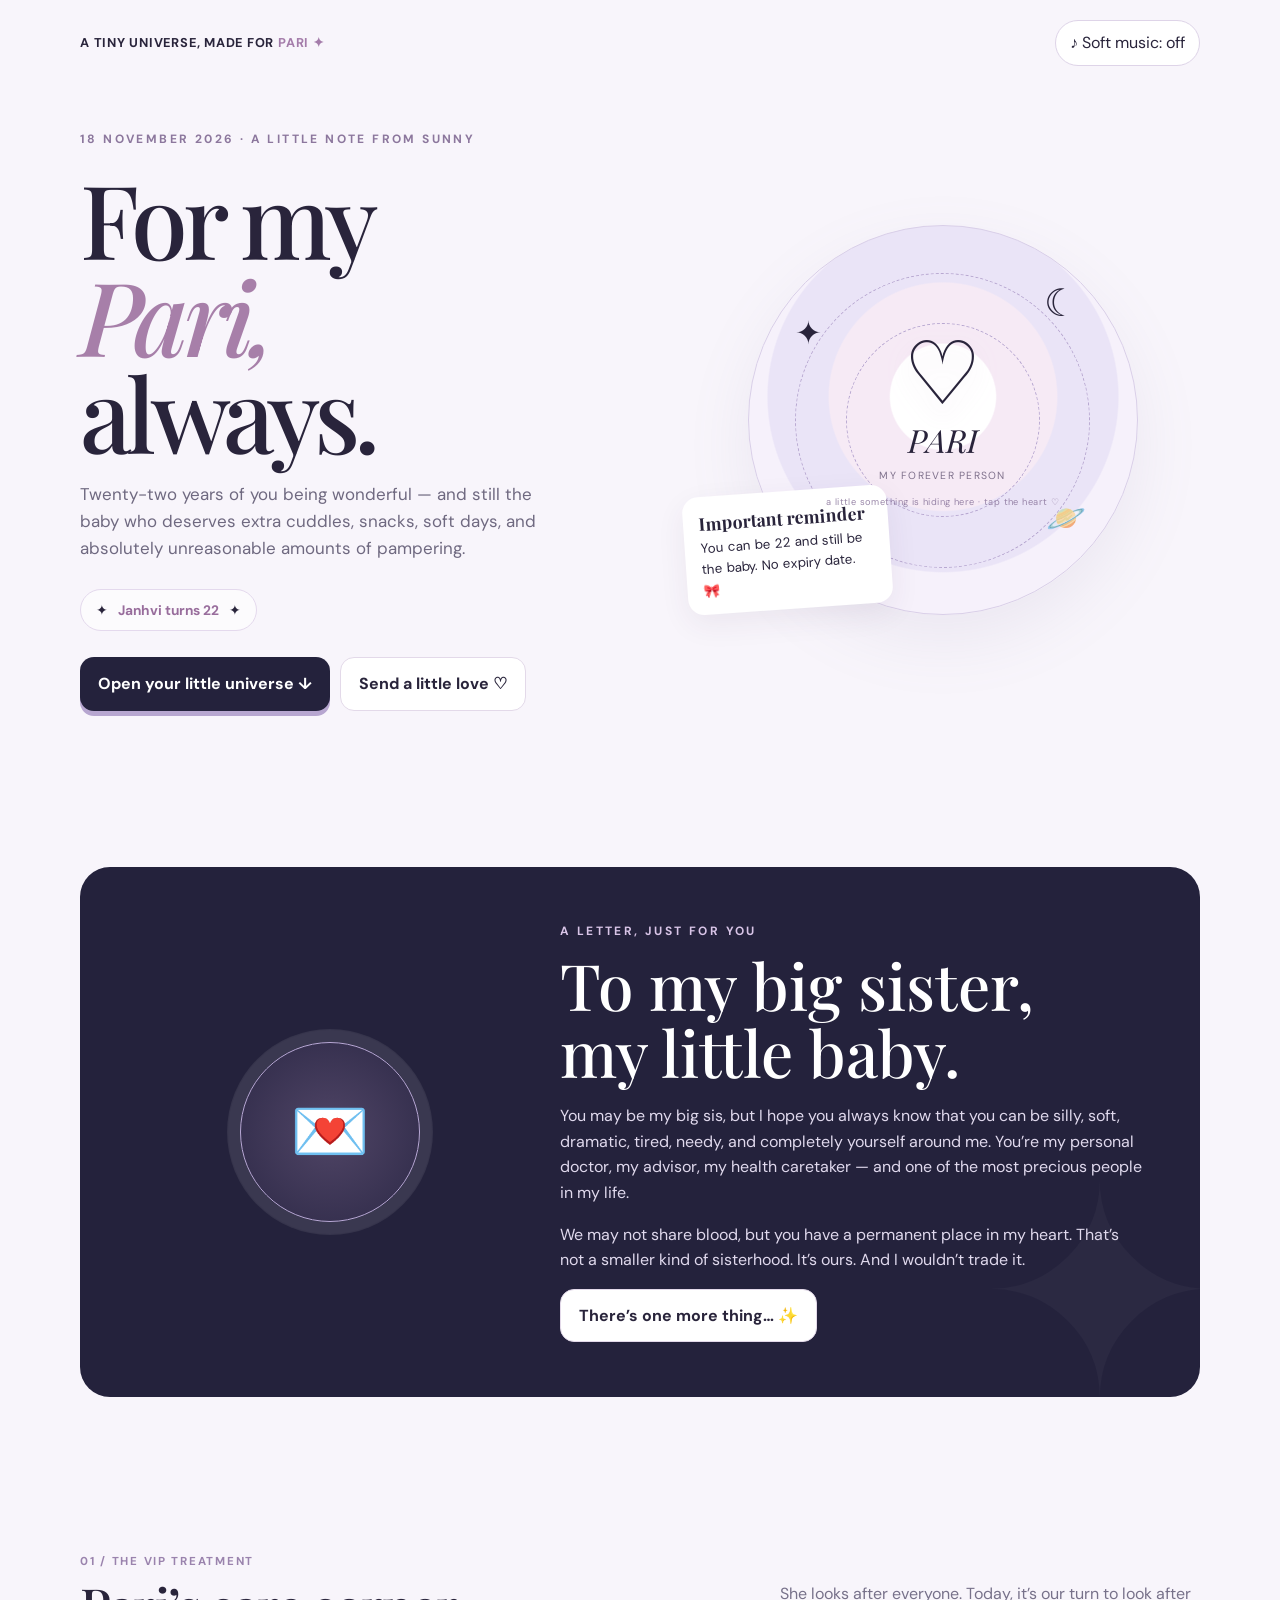
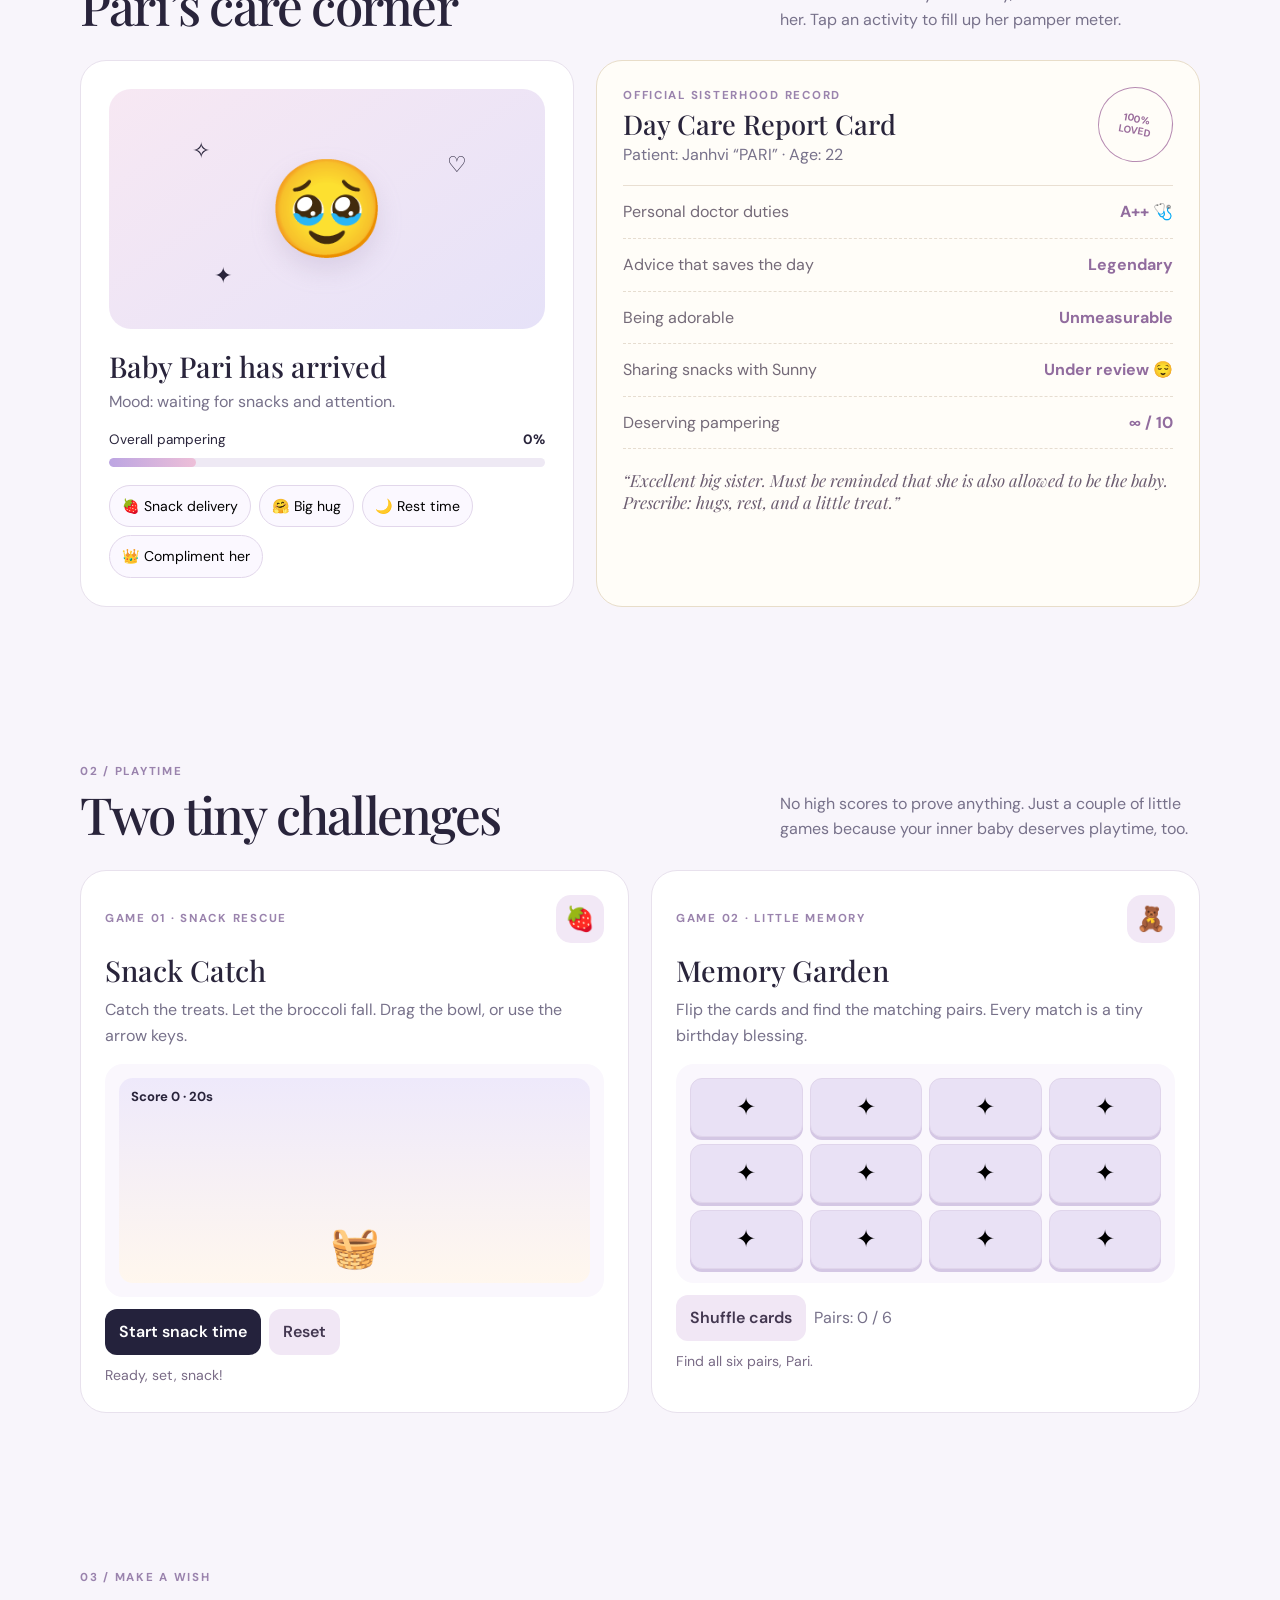
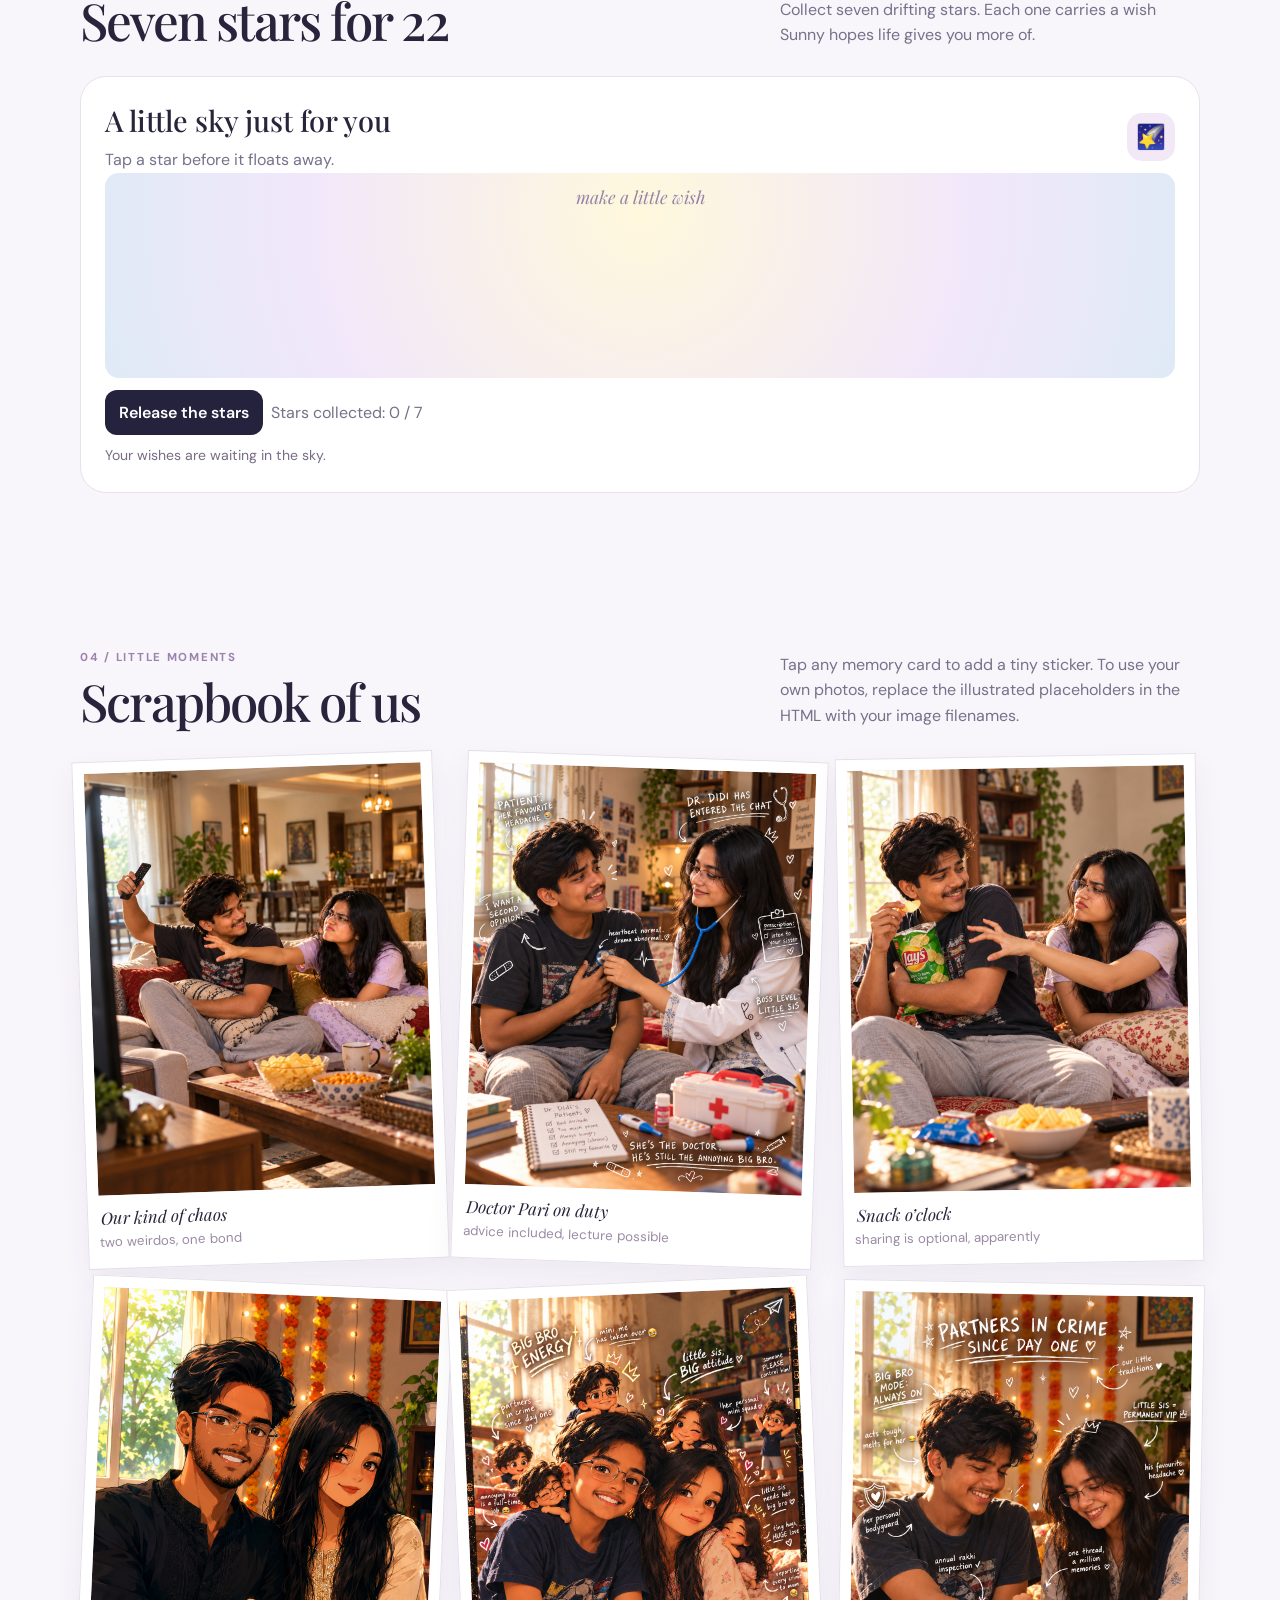
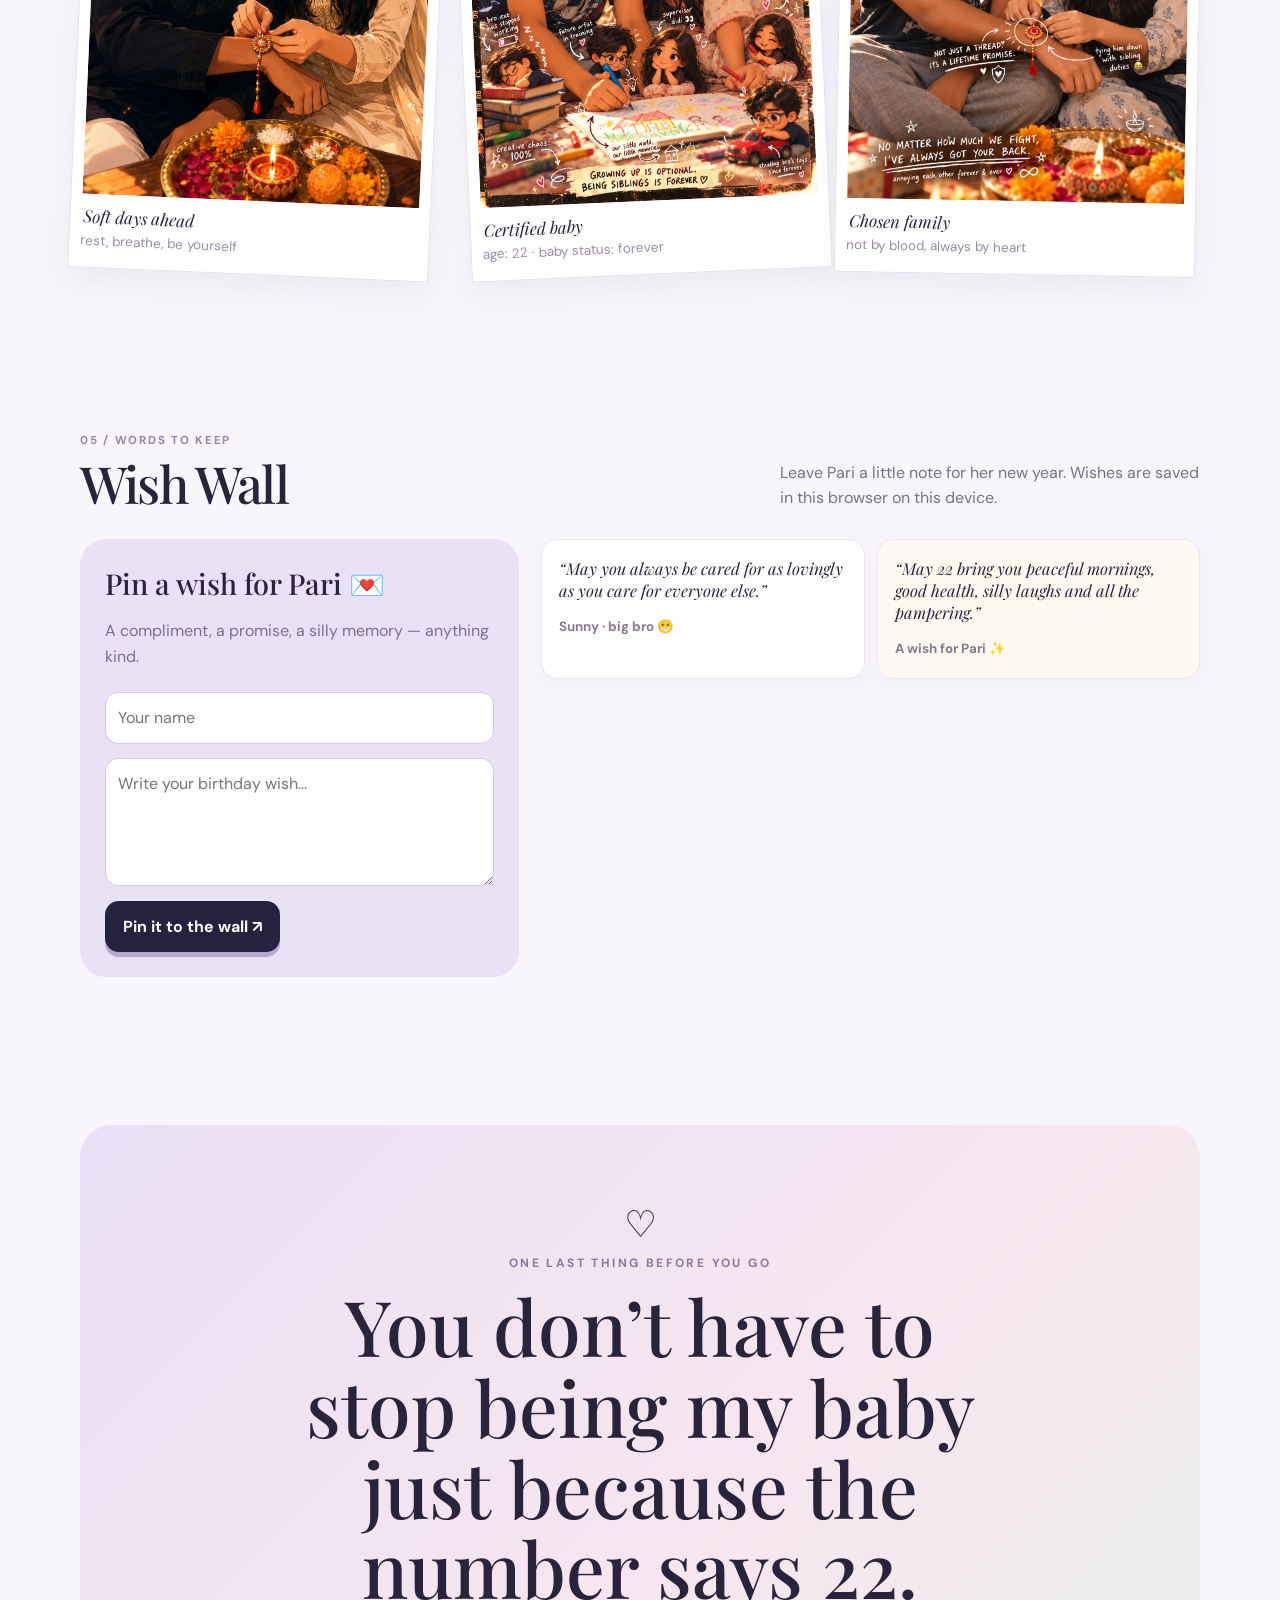
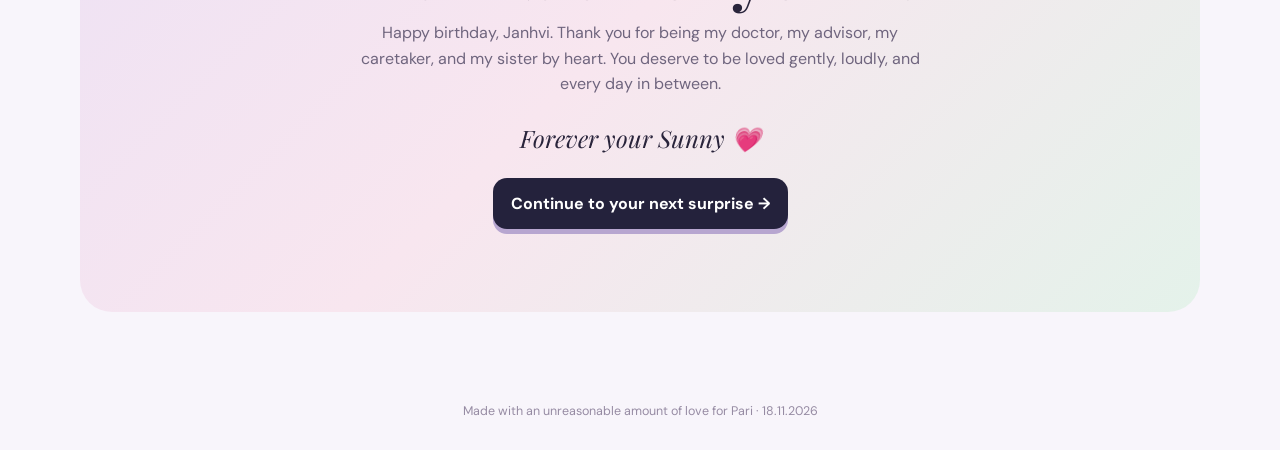
==== commit a7705583: "Add files via upload" ====
--- a/site-root/index.html
+++ b/site-root/index.html
@@ -12,7 +12,7 @@
 a{color:inherit}.wrap{width:min(1120px,calc(100% - 36px));margin:auto}
 .topbar{display:flex;align-items:center;justify-content:space-between;padding:20px 0;gap:12px}.brand{font-weight:700;letter-spacing:.06em;font-size:.8rem;text-transform:uppercase}.brand span{color:#a47caa}.sound{border:1px solid #ded4e8;border-radius:999px;background:#fff;padding:9px 14px;color:var(--ink)}
 .hero{position:relative;min-height:670px;display:grid;grid-template-columns:1.05fr .95fr;align-items:center;gap:36px;padding:44px 0 78px}.eyebrow{font-size:.75rem;text-transform:uppercase;letter-spacing:.2em;color:#8c779d;font-weight:700}.hero h1{font:500 clamp(3.4rem,8vw,7.4rem)/.95 'Playfair Display',serif;letter-spacing:-.055em;margin:20px 0}.hero h1 em{color:#a77fa9;font-weight:500}.hero p{max-width:490px;color:#6f6980;font-size:1.06rem}.date-pill{display:inline-flex;align-items:center;gap:10px;border:1px solid #e4d9ed;background:#fff9;border-radius:999px;padding:9px 15px;font-size:.86rem;margin-top:10px}.date-pill b{color:#986d9c}.hero-actions{display:flex;gap:10px;flex-wrap:wrap;margin-top:26px}.primary,.secondary{border:0;border-radius:14px;padding:13px 18px;font-weight:700;transition:transform .2s,box-shadow .2s}.primary{background:var(--night);color:white;box-shadow:0 5px 0 #b7a6d0}.secondary{background:#fff;color:var(--ink);border:1px solid #e3d9e9}.primary:hover,.secondary:hover{transform:translateY(-2px)}
-.orbit-art{min-height:420px;position:relative;display:grid;place-items:center}.orbit{width:min(390px,82vw);aspect-ratio:1;border-radius:50%;border:1px solid #d9cfe8;position:relative;background:radial-gradient(circle at 50% 44%,#fff 0 18%,#f6eaf5 18.5% 39%,#eae4f7 39.5% 60%,#f6f1fb 60.5%);box-shadow:0 25px 65px #8d7ba31c}.orbit:before,.orbit:after{content:"";position:absolute;border:1px dashed #b8a8d1;border-radius:50%;inset:12%;transform:rotate(-24deg)}.orbit:after{inset:25%;transform:rotate(35deg)}.moon{position:absolute;top:12%;right:15%;font-size:2.4rem;animation:float 5s ease-in-out infinite}.planet{position:absolute;font-size:2rem;animation:float 4s ease-in-out infinite}.planet.p1{top:21%;left:12%}.planet.p2{bottom:18%;right:13%;animation-delay:-2s}.planet.p3{bottom:12%;left:22%;font-size:1.5rem}.heart-core{position:absolute;inset:0;display:grid;place-items:center;text-align:center}.heart-core .heart{font-size:5.5rem;filter:drop-shadow(0 12px 12px #c39bc455);animation:heartbeat 3s ease-in-out infinite}.heart-core strong{display:block;font:italic 2rem 'Playfair Display',serif}.heart-core small{color:#7f718c;letter-spacing:.12em;text-transform:uppercase;font-size:.65rem}.orbit-note{position:absolute;bottom:5%;left:0;background:#fff;padding:13px 16px;border-radius:16px;box-shadow:0 10px 30px #40305412;font-size:.83rem;max-width:205px;transform:rotate(-4deg)}.orbit-note b{font-family:'Playfair Display',serif;font-size:1.1rem}
+.orbit-art{min-height:420px;position:relative;display:grid;place-items:center}.orbit{width:min(390px,82vw);aspect-ratio:1;border-radius:50%;border:1px solid #d9cfe8;position:relative;background:radial-gradient(circle at 50% 44%,#fff 0 18%,#f6eaf5 18.5% 39%,#eae4f7 39.5% 60%,#f6f1fb 60.5%);box-shadow:0 25px 65px #8d7ba31c}.orbit:before,.orbit:after{content:"";position:absolute;border:1px dashed #b8a8d1;border-radius:50%;inset:12%;transform:rotate(-24deg)}.orbit:after{inset:25%;transform:rotate(35deg)}.moon{position:absolute;top:12%;right:15%;font-size:2.4rem;animation:float 5s ease-in-out infinite}.planet{position:absolute;font-size:2rem;animation:float 4s ease-in-out infinite}.planet.p1{top:21%;left:12%}.planet.p2{bottom:18%;right:13%;animation-delay:-2s}.planet.p3{bottom:12%;left:22%;font-size:1.5rem}.heart-core{position:absolute;inset:0;z-index:5;display:grid;place-items:center;text-align:center;pointer-events:none}.heart-core .heart-trigger{pointer-events:auto}.heart-hint{display:block;margin-top:9px;font-size:.58rem;letter-spacing:.045em;color:#8c779d;opacity:.88;white-space:nowrap}.heart-core .heart{font-size:5.5rem;filter:drop-shadow(0 12px 12px #c39bc455);animation:heartbeat 3s ease-in-out infinite}.heart-trigger{appearance:none;-webkit-appearance:none;position:relative;z-index:30;display:inline-block;pointer-events:auto;border:0;background:transparent;padding:14px;margin:-14px;color:inherit;font:inherit;line-height:1;cursor:pointer;touch-action:manipulation;-webkit-tap-highlight-color:transparent}.heart-trigger:focus-visible{outline:2px solid #9a83ad;outline-offset:8px;border-radius:12px}.heart-trigger:active{transform:scale(.92)}.orbit.is-playing{animation:pari-disc-spin 14s linear infinite}.orbit.is-playing .heart-core .heart{animation:none}@keyframes pari-disc-spin{from{transform:rotate(0deg)}to{transform:rotate(360deg)}}.heart-core strong{display:block;font:italic 2rem 'Playfair Display',serif}.heart-core small{color:#7f718c;letter-spacing:.12em;text-transform:uppercase;font-size:.65rem}.orbit-note{position:absolute;bottom:5%;left:0;background:#fff;padding:13px 16px;border-radius:16px;box-shadow:0 10px 30px #40305412;font-size:.83rem;max-width:205px;transform:rotate(-4deg)}.orbit-note b{font-family:'Playfair Display',serif;font-size:1.1rem}
 @keyframes float{50%{transform:translateY(-10px) rotate(4deg)}}@keyframes heartbeat{0%,100%{transform:scale(1)}50%{transform:scale(1.07)}}
 .section{padding:78px 0;scroll-margin-top:20px}.section-head{display:flex;justify-content:space-between;align-items:end;gap:20px;margin-bottom:28px}.section-head h2{font:500 clamp(2rem,4vw,3.4rem)/1.05 'Playfair Display',serif;margin:7px 0 0;letter-spacing:-.035em}.section-head p{color:var(--muted);max-width:420px;margin:0}.number{font-size:.72rem;letter-spacing:.15em;color:#9a83ad;font-weight:700}
 .letter-section{background:var(--night);color:#fff;border-radius:30px;padding:clamp(24px,5vw,55px);position:relative;overflow:hidden}.letter-section:after{content:"✦";position:absolute;font-size:18rem;color:#ffffff08;right:-20px;bottom:-130px}.letter-layout{display:grid;grid-template-columns:.8fr 1.2fr;gap:35px;align-items:center;position:relative;z-index:1}.letter-seal{width:180px;height:180px;border:1px solid #b9a9d6;border-radius:50%;display:grid;place-items:center;margin:auto;background:radial-gradient(circle,#504566,#2d2947);font-size:4rem;box-shadow:0 0 0 12px #ffffff05,0 0 0 13px #ffffff15}.letter-copy h2{font:500 clamp(2.2rem,5vw,4rem)/1.05 'Playfair Display',serif;margin:10px 0 18px}.letter-copy p{color:#e0d9ed;max-width:650px}.letter-copy .sign{font:italic 1.4rem 'Playfair Display',serif;color:#f2d8eb}.hidden-letter{display:none;border-left:2px solid #c6a8d6;padding:10px 0 10px 20px;margin-top:20px;animation:reveal .5s ease}.hidden-letter.show{display:block}@keyframes reveal{from{opacity:0;transform:translateY(8px)}to{opacity:1;transform:none}}
@@ -29,6 +29,7 @@
 .photo-card p{font:italic 1.05rem 'Playfair Display',serif;margin:11px 2px 0}.photo-card small{color:#9b8aa5}
 .wish-layout{display:grid;grid-template-columns:.8fr 1.2fr;gap:22px}.wish-form{background:#e9e1f5;border-radius:26px;padding:25px}.wish-form h3{font:500 1.8rem 'Playfair Display',serif;margin:0 0 10px}.field{width:100%;border:1px solid #d7c9e5;border-radius:13px;background:#fff;padding:12px;margin:7px 0;color:var(--ink)}.wish-notes{display:grid;grid-template-columns:1fr 1fr;gap:12px;align-content:start}.wish-note{padding:17px;border-radius:17px;background:#fff;border:1px solid #eee4ef;min-height:115px;box-shadow:0 6px 18px #49375708}.wish-note:nth-child(2n){background:#fffaf1}.wish-note blockquote{font:italic 1.02rem 'Playfair Display',serif;margin:0 0 12px}.wish-note small{color:#8a7795;font-weight:700}
 .finale{padding:70px 0 90px;text-align:center}.finale-card{border-radius:32px;background:linear-gradient(135deg,#e9e0f7,#f8e6ef 55%,#e4f2ea);padding:clamp(30px,6vw,70px);position:relative;overflow:hidden}.finale-card h2{font:500 clamp(2.5rem,6vw,5rem)/1.05 'Playfair Display',serif;margin:12px auto;max-width:750px}.finale-card p{max-width:580px;margin:0 auto 25px;color:#6f657e}.finale-heart{font-size:2.3rem;animation:heartbeat 2.6s infinite}.footer{padding:0 0 28px;text-align:center;color:#968ba3;font-size:.78rem}.toast{position:fixed;bottom:20px;left:50%;transform:translate(-50%,20px);opacity:0;pointer-events:none;background:#29243b;color:white;border-radius:999px;padding:11px 17px;z-index:20;transition:.3s;font-size:.9rem;max-width:calc(100% - 24px);text-align:center}.toast.show{opacity:1;transform:translate(-50%,0)}
+.heart-note-backdrop{position:fixed;inset:0;z-index:1000;display:grid;place-items:center;padding:20px;background:#29243b66;backdrop-filter:blur(5px)}.heart-note-backdrop[hidden]{display:none}.heart-note-dialog{position:relative;width:min(430px,100%);padding:30px 28px 25px;border:1px solid #e5d9ed;border-radius:24px;background:#fffdfd;color:var(--ink);box-shadow:0 24px 80px #29243b35;text-align:center;animation:heartNoteIn .24s ease-out}.heart-note-dialog h2{font:500 1.8rem/1.15 'Playfair Display',serif;margin:8px 0 12px}.heart-note-dialog p{color:#70677e;font-size:.96rem;line-height:1.7;margin:0 0 20px}.heart-note-sparkle{color:#a77fa9;letter-spacing:.35em}.heart-note-close{position:absolute;top:10px;right:13px;border:0;background:transparent;color:#82758e;font-size:1.6rem;line-height:1;padding:5px 8px}.heart-note-ok{border:0;border-radius:999px;background:var(--night);color:#fff;padding:11px 20px;font-weight:600}.heart-note-ok:hover{transform:translateY(-1px)}@keyframes heartNoteIn{from{opacity:0;transform:translateY(8px) scale(.98)}to{opacity:1;transform:none}}@media(max-width:430px){.heart-note-dialog{padding:27px 21px 22px}.heart-hint{font-size:.53rem}}
 @media(max-width:760px){.hero{grid-template-columns:1fr;padding-top:30px;gap:0;min-height:auto}.hero-copy{text-align:center}.hero-copy p{margin-left:auto;margin-right:auto}.hero-actions{justify-content:center}.orbit-art{min-height:360px}.orbit{width:min(330px,80vw)}.letter-layout,.pamper-grid,.wish-layout{grid-template-columns:1fr}.letter-seal{width:125px;height:125px;font-size:3rem}.section{padding:56px 0}.section-head{display:block}.section-head p{margin-top:12px}.game-grid{grid-template-columns:1fr}.scrapbook{grid-template-columns:repeat(2,1fr)}.photo-placeholder{height:155px}.wish-notes{grid-template-columns:1fr 1fr}}
 @media(max-width:430px){.wrap{width:min(100% - 24px,1120px)}.topbar{padding:15px 0}.brand{font-size:.68rem}.hero h1{font-size:3.5rem}.orbit-art{min-height:315px}.orbit-note{left:2%;bottom:0}.care-card,.game-card{padding:17px}.report{padding:18px}.scrapbook{gap:10px}.photo-card{padding:7px 7px 11px}.photo-placeholder{height:125px}.wish-notes{grid-template-columns:1fr}.memory-tile{min-height:51px}.letter-section{border-radius:23px}}
 @media(prefers-reduced-motion:reduce){*,*:before,*:after{animation-duration:.01ms!important;animation-iteration-count:1!important;scroll-behavior:auto!important;transition-duration:.01ms!important}}
@@ -40,7 +41,7 @@
 <main>
 <section class="hero" id="top">
  <div class="hero-copy"><div class="eyebrow">18 November 2026 · a little note from Sunny</div><h1>For my<br><em>Pari,</em><br>always.</h1><p>Twenty-two years of you being wonderful — and still the baby who deserves extra cuddles, snacks, soft days, and absolutely unreasonable amounts of pampering.</p><div class="date-pill"><span>✦</span><b>Janhvi turns 22</b><span>✦</span></div><div class="hero-actions"><button class="primary" onclick="document.querySelector('#letter').scrollIntoView({behavior:'smooth'})">Open your little universe ↓</button><button class="secondary" onclick="sprinkleHearts()">Send a little love ♡</button></div></div>
- <div class="orbit-art" aria-label="Dreamy illustrated planet with a heart"><div class="orbit"><span class="moon">☾</span><span class="planet p1">✦</span><span class="planet p2">🪐</span><span class="planet p3">✧</span><div class="heart-core"><div><div class="heart">♡</div><strong>PARI</strong><small>my forever person</small></div></div></div><div class="orbit-note"><b>Important reminder</b><br>You can be 22 and still be the baby. No expiry date. 🎀</div></div>
+ <div class="orbit-art" aria-label="Dreamy illustrated planet with a heart"><div class="orbit"><span class="moon">☾</span><span class="planet p1">✦</span><span class="planet p2">🪐</span><span class="planet p3">✧</span><div class="heart-core"><div><button class="heart heart-trigger" id="pariHeartTrigger" type="button" aria-label="Tap the heart to reveal a little message and play the hidden song" aria-pressed="false">♡</button><strong>PARI</strong><small>my forever person</small><span class="heart-hint">a little something is hiding here · tap the heart ♡</span></div></div></div><div class="orbit-note"><b>Important reminder</b><br>You can be 22 and still be the baby. No expiry date. 🎀</div></div>
 </section>
 
 <section class="section" id="letter"><div class="letter-section"><div class="letter-layout"><div class="letter-seal">💌</div><div class="letter-copy"><div class="eyebrow" style="color:#d8c4e7">A letter, just for you</div><h2>To my big sister,<br>my little baby.</h2><p>You may be my big sis, but I hope you always know that you can be silly, soft, dramatic, tired, needy, and completely yourself around me. You’re my personal doctor, my advisor, my health caretaker — and one of the most precious people in my life.</p><p>We may not share blood, but you have a permanent place in my heart. That’s not a smaller kind of sisterhood. It’s ours. And I wouldn’t trade it.</p><button class="secondary" id="letterBtn">There’s one more thing… ✨</button><div class="hidden-letter" id="secretLetter"><p>When the world asks you to be strong, I hope you remember that you deserve to be looked after, too. So today, and on all the ordinary days after it, let yourself be pampered. I’m always cheering for you, Pari.</p><div class="sign">Love you, — Sunny (big bro 😁)</div></div></div></div></div></section>
@@ -73,6 +74,17 @@
 </main>
 <footer class="footer">Made with an unreasonable amount of love for Pari · 18.11.2026</footer>
 </div><div class="toast" id="toast" role="status"></div>
+<audio id="pariSecretAudio" src="audio/pari-surprise.mp3" preload="none" hidden></audio>
+<div class="heart-note-backdrop" id="heartNoteDialog" hidden role="presentation">
+  <section class="heart-note-dialog" role="dialog" aria-modal="true" aria-labelledby="heartNoteTitle" aria-describedby="heartNoteText">
+    <button class="heart-note-close" id="heartNoteClose" type="button" aria-label="Close message">×</button>
+    <div class="heart-note-sparkle">✦ ♡ ✦</div>
+    <h2 id="heartNoteTitle">A little note from your big bro</h2>
+    <p id="heartNoteText">Even if this song is written from a lover’s perspective, this time your brother has chosen it for you with nothing but a brother’s love and intentions. Some songs can mean something different when they come from the heart. ♡</p>
+    <button class="heart-note-ok" id="heartNoteOkay" type="button">I understand ♡</button>
+  </section>
+</div>
+
 <script>
 /* CUSTOMIZE THESE TWO SETTINGS */
 const NEXT_PAGE_URL = "birthday/index.html"; // Continue to the second birthday experience.
@@ -81,10 +93,95 @@
 const toast = (message) => { const t=$("#toast"); t.textContent=message;t.classList.add("show");clearTimeout(toast.timer);toast.timer=setTimeout(()=>t.classList.remove("show"),2200); };
 function sprinkleHearts(){for(let i=0;i<18;i++){const e=document.createElement("span");e.textContent=["♡","✦","💗","✧"][i%4];e.style.cssText=`position:fixed;z-index:30;left:${Math.random()*100}vw;top:${40+Math.random()*50}vh;pointer-events:none;color:${["#b79bd5","#d99cbd","#a9cbbb"][i%3]};font-size:${16+Math.random()*22}px;transition:transform 1.5s,opacity 1.5s`;document.body.append(e);requestAnimationFrame(()=>{e.style.transform=`translateY(-${80+Math.random()*180}px) rotate(${Math.random()*120}deg)`;e.style.opacity=0});setTimeout(()=>e.remove(),1600)}}
 $("#letterBtn").onclick=()=>{$("#secretLetter").classList.toggle("show");$("#letterBtn").textContent=$("#secretLetter").classList.contains("show")?"Keep this little note close ♡":"There’s one more thing… ✨"};
-/* Gentle optional music: generated as soft sine-wave music-box tones. */
+/* Gentle optional music and hidden heart audio */
 let audioCtx=null,musicTimer=null,musicOn=false;
-function musicLoop(){if(!musicOn)return;audioCtx=audioCtx||new(window.AudioContext||window.webkitAudioContext)();const notes=[523.25,659.25,783.99,659.25,587.33,659.25,523.25,440];let start=audioCtx.currentTime+.05;notes.forEach((freq,i)=>{const osc=audioCtx.createOscillator(),gain=audioCtx.createGain();osc.type="sine";osc.frequency.value=freq;gain.gain.setValueAtTime(.0001,start+i*.48);gain.gain.exponentialRampToValueAtTime(.025,start+i*.48+.04);gain.gain.exponentialRampToValueAtTime(.0001,start+i*.48+.38);osc.connect(gain).connect(audioCtx.destination);osc.start(start+i*.48);osc.stop(start+i*.48+.4)});musicTimer=setTimeout(musicLoop,notes.length*480+900)}
-$("#soundBtn").onclick=()=>{musicOn=!musicOn;$("#soundBtn").textContent=musicOn?"♫ Soft music: on":"♪ Soft music: off";$("#soundBtn").setAttribute("aria-pressed",String(musicOn));if(musicOn){musicLoop()}else{clearTimeout(musicTimer);if(audioCtx)audioCtx.suspend().catch(()=>{})}if(musicOn&&audioCtx&&audioCtx.state==="suspended")audioCtx.resume().catch(()=>{})};
+let resumeMusicAfterSecret=false,pariSecretActive=false;
+const pariSecretAudio=$("#pariSecretAudio");
+const pariHeart=$("#pariHeartTrigger");
+const pariOrbit=document.querySelector(".orbit");
+
+function musicLoop(){
+  if(!musicOn || pariSecretActive)return;
+  audioCtx=audioCtx||new(window.AudioContext||window.webkitAudioContext)();
+  const notes=[523.25,659.25,783.99,659.25,587.33,659.25,523.25,440];
+  const start=audioCtx.currentTime+.05;
+  notes.forEach((freq,i)=>{
+    const osc=audioCtx.createOscillator(),gain=audioCtx.createGain();
+    osc.type="sine";osc.frequency.value=freq;
+    gain.gain.setValueAtTime(.0001,start+i*.48);
+    gain.gain.exponentialRampToValueAtTime(.025,start+i*.48+.04);
+    gain.gain.exponentialRampToValueAtTime(.0001,start+i*.48+.38);
+    osc.connect(gain).connect(audioCtx.destination);
+    osc.start(start+i*.48);osc.stop(start+i*.48+.4);
+  });
+  musicTimer=setTimeout(musicLoop,notes.length*480+900);
+}
+function updateMusicButton(){
+  $("#soundBtn").textContent=musicOn?"♫ Soft music: on":"♪ Soft music: off";
+  $("#soundBtn").setAttribute("aria-pressed",String(musicOn));
+}
+function stopBackgroundMusic(){
+  musicOn=false;clearTimeout(musicTimer);
+  if(audioCtx)audioCtx.suspend().catch(()=>{});
+  updateMusicButton();
+}
+function resumeBackgroundMusic(){
+  if(!musicOn || pariSecretActive)return;
+  if(audioCtx && audioCtx.state==="suspended"){
+    audioCtx.resume().then(()=>{if(musicOn&&!pariSecretActive)musicLoop();}).catch(()=>{});
+  }else musicLoop();
+  updateMusicButton();
+}
+function finishSecretAudio(){
+  pariSecretAudio.pause();
+  pariSecretAudio.currentTime=0;
+  pariSecretActive=false;
+  pariHeart.setAttribute("aria-pressed","false");
+  pariOrbit.classList.remove("is-playing");
+  musicOn=resumeMusicAfterSecret;
+  resumeMusicAfterSecret=false;
+  if(musicOn)resumeBackgroundMusic();else updateMusicButton();
+}
+function togglePariSecretAudio(){
+  if(pariSecretActive){finishSecretAudio();return;}
+  resumeMusicAfterSecret=musicOn;
+  if(musicOn)stopBackgroundMusic();
+  pariSecretActive=true;
+  pariHeart.setAttribute("aria-pressed","true");
+  pariOrbit.classList.add("is-playing");
+  pariSecretAudio.currentTime=0;
+  const playPromise=pariSecretAudio.play();
+  if(playPromise && typeof playPromise.catch==="function"){
+    playPromise.catch(()=>{
+      /* Keep the disc animation/button active if the file is missing or fails. */
+      toast("The hidden song couldn't load. Check site-root/audio/pari-surprise.mp3.");
+    });
+  }
+}
+const heartNoteDialog=$("#heartNoteDialog");
+function openHeartNote(){heartNoteDialog.hidden=false;$("#heartNoteOkay").focus();}
+function closeHeartNote(){heartNoteDialog.hidden=true;pariHeart.focus();}
+$("#heartNoteClose").onclick=closeHeartNote;
+$("#heartNoteOkay").onclick=closeHeartNote;
+heartNoteDialog.addEventListener("click",e=>{if(e.target===heartNoteDialog)closeHeartNote();});
+document.addEventListener("keydown",e=>{if(e.key==="Escape"&&!heartNoteDialog.hidden)closeHeartNote();});
+pariHeart.onclick=()=>{openHeartNote();togglePariSecretAudio();};
+pariSecretAudio.addEventListener("ended",finishSecretAudio);
+pariSecretAudio.addEventListener("error",()=>{
+  if(pariSecretActive)toast("The hidden song couldn't load. Check site-root/audio/pari-surprise.mp3.");
+});
+$("#soundBtn").onclick=()=>{
+  if(pariSecretActive){
+    resumeMusicAfterSecret=!resumeMusicAfterSecret;
+    musicOn=resumeMusicAfterSecret;
+    updateMusicButton();
+    return;
+  }
+  musicOn=!musicOn;
+  if(musicOn)resumeBackgroundMusic();
+  else{clearTimeout(musicTimer);if(audioCtx)audioCtx.suspend().catch(()=>{});}
+  updateMusicButton();
+};
 /* Pamper meter */
 let care=0,careClicks=0;const careLines={snack:["🍓","Snack secured!","Pari has been bribed with something delicious."],hug:["🥰","Hug delivered!","Prescription: one very long cuddle."],rest:["😴","Rest mode activated","No responsibilities for the next imaginary five minutes."],praise:["👑","Queen Pari!","Compliment administered. Side effects include smiling."]};
 document.querySelectorAll("[data-care]").forEach(b=>b.onclick=()=>{const item=careLines[b.dataset.care];$("#careEmoji").textContent=item[0];$("#careTitle").textContent=item[1];$("#careText").textContent=item[2];care=Math.min(100,care+25);$("#careMeter").style.width=care+"%";$("#carePercent").textContent=care+"%";careClicks++;if(care>=100){$("#careTitle").textContent="Fully pampered birthday queen!";$("#careText").textContent="Doctor’s orders: keep receiving love indefinitely. 👑";sprinkleHearts()}});
